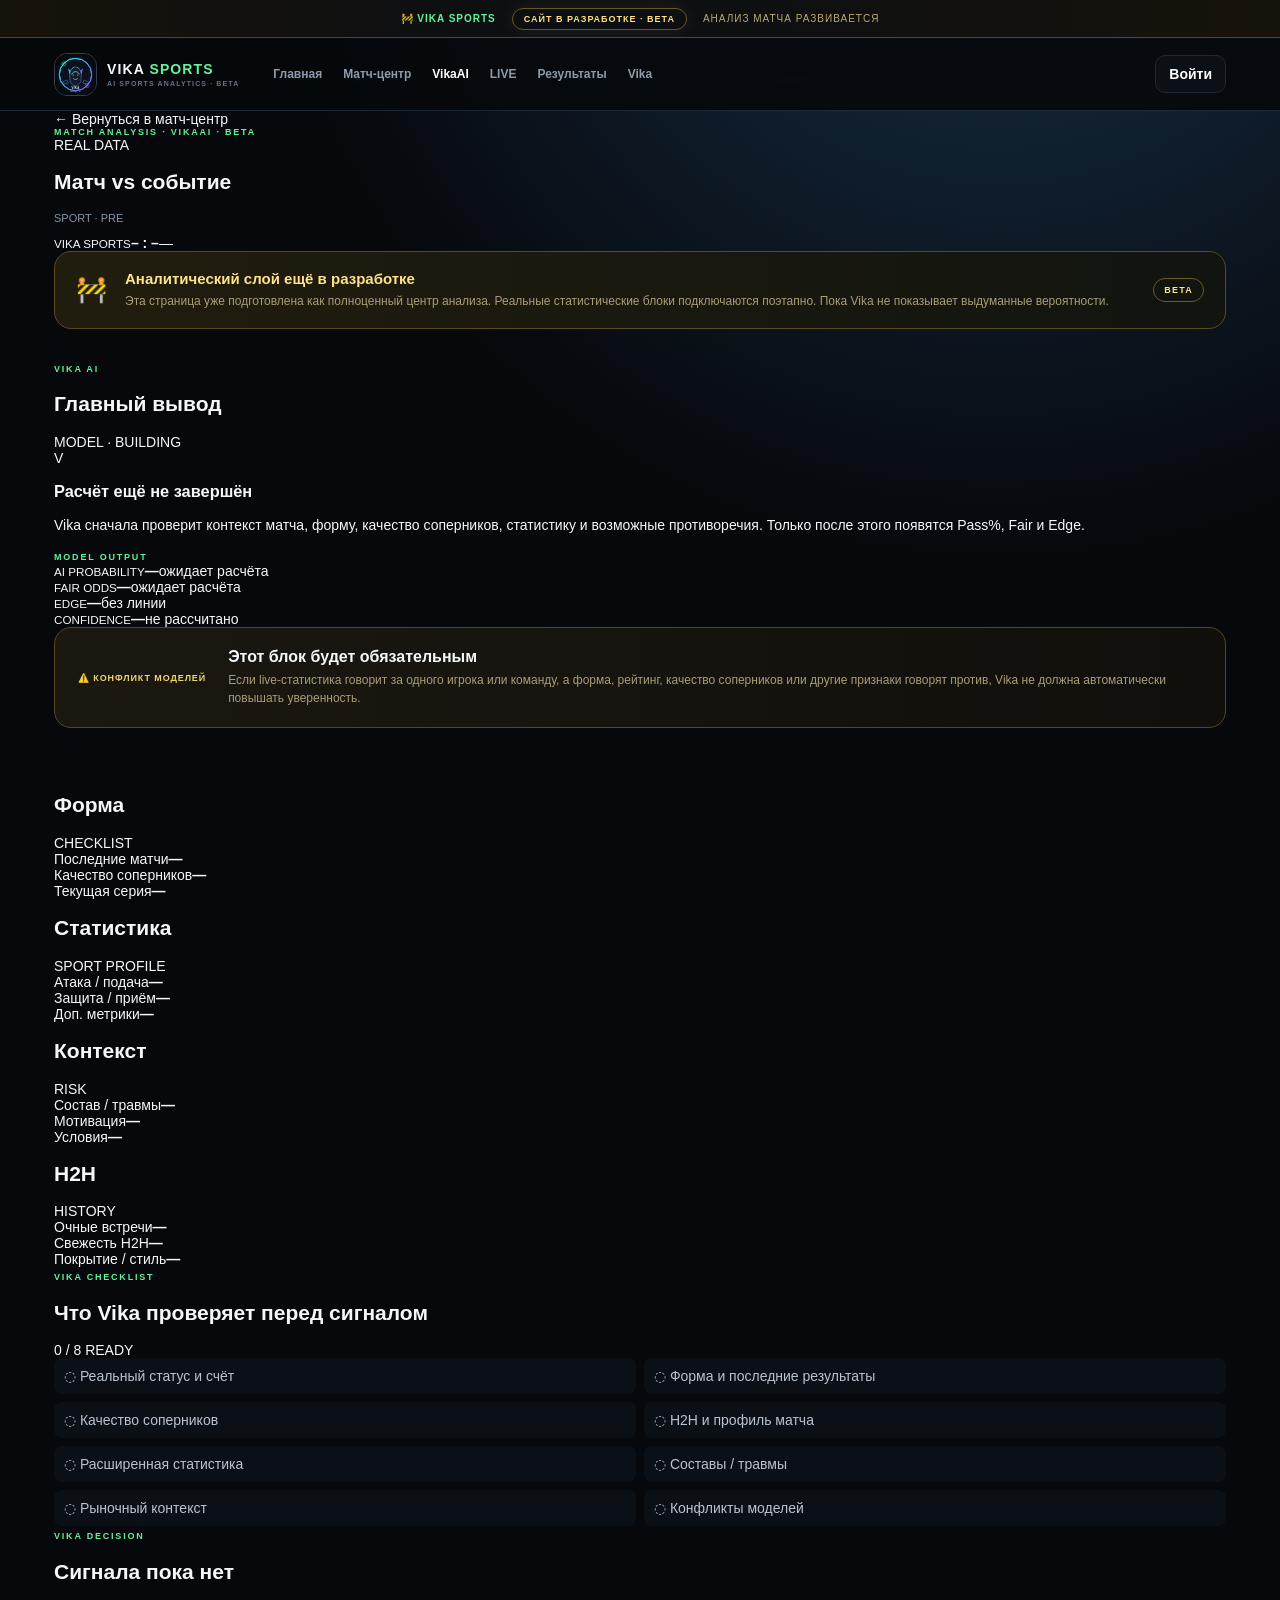
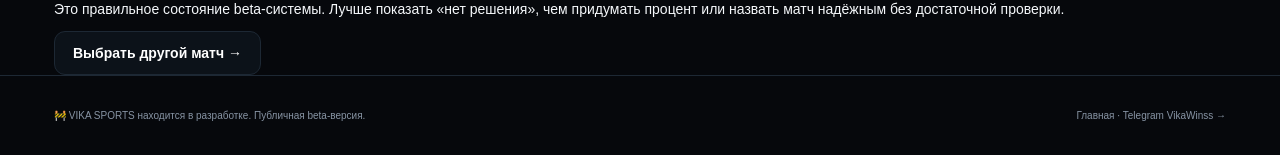
==== match.html @ 426a47df "Add VikaAI match detail page" ====
<!doctype html>
<html lang="ru">
<head>
<meta charset="utf-8"><meta name="viewport" content="width=device-width,initial-scale=1">
<meta name="theme-color" content="#07090d"><meta name="description" content="VIKA SPORTS, страница анализа матча, beta.">
<link rel="icon" href="assets/vika-icon.svg"><link rel="stylesheet" href="styles.css">
<title>Анализ матча · VIKA SPORTS</title>
</head>
<body>
<div class="devbar"><span>🚧 VIKA SPORTS</span><b>САЙТ В РАЗРАБОТКЕ · BETA</b><span>Анализ матча развивается</span></div>
<header><div class="wrap nav">
<a class="brand" href="index.html"><img src="assets/vika-icon.svg" alt="VIKA SPORTS"><span>VIKA <b>SPORTS</b><small>AI SPORTS ANALYTICS · BETA</small></span></a>
<nav><a href="index.html">Главная</a><a href="matches.html">Матч-центр</a><a class="active" href="vika-ai.html">VikaAI</a><a href="live.html">LIVE</a><a href="results.html">Результаты</a><a href="vika.html">Vika</a></nav>
<div class="nav-actions"><a class="loginbtn" href="index.html">Войти</a></div>
</div></header>
<main class="wrap match-page">
<section class="match-hero">
<div><a class="backlink" href="matches.html">← Вернуться в матч-центр</a><div class="eyebrow">MATCH ANALYSIS · VIKAAI · BETA</div><div id="matchStatus" class="match-status">REAL DATA</div><h1 id="matchTitle">Загрузка матча...</h1><p id="matchMeta" class="muted">Получаем данные события</p></div>
<div class="match-score-card"><small id="matchLeague">VIKA SPORTS</small><strong id="matchScore">– : –</strong><span id="matchTime">—</span></div>
</section>
<section class="beta-notice"><div class="beta-icon">🚧</div><div><strong>Аналитический слой ещё в разработке</strong><p>Эта страница уже подготовлена как полноценный центр анализа. Реальные статистические блоки подключаются поэтапно. Пока Vika не показывает выдуманные вероятности.</p></div><span>BETA</span></section>
<section class="analysis-top">
<div class="ai-main card-panel"><div class="panel-head"><div><span class="eyebrow">VIKA AI</span><h2>Главный вывод</h2></div><span class="model-state">MODEL · BUILDING</span></div><div class="ai-placeholder"><div class="ai-orb">V</div><div><h3>Расчёт ещё не завершён</h3><p>Vika сначала проверит контекст матча, форму, качество соперников, статистику и возможные противоречия. Только после этого появятся Pass%, Fair и Edge.</p></div></div></div>
<div class="metrics-card card-panel"><span class="eyebrow">MODEL OUTPUT</span><div class="metric"><small>AI PROBABILITY</small><b>—</b><span>ожидает расчёта</span></div><div class="metric"><small>FAIR ODDS</small><b>—</b><span>ожидает расчёта</span></div><div class="metric"><small>EDGE</small><b>—</b><span>без линии</span></div><div class="metric"><small>CONFIDENCE</small><b>—</b><span>не рассчитано</span></div></div>
</section>
<section class="conflict match-conflict"><div class="conflict-badge">⚠️ КОНФЛИКТ МОДЕЛЕЙ</div><div><h3>Этот блок будет обязательным</h3><p>Если live-статистика говорит за одного игрока или команду, а форма, рейтинг, качество соперников или другие признаки говорят против, Vika не должна автоматически повышать уверенность.</p></div></section>
<section class="data-grid">
<article class="card-panel"><div class="panel-head"><h2>Форма</h2><span>CHECKLIST</span></div><div class="data-row"><span>Последние матчи</span><b>—</b></div><div class="data-row"><span>Качество соперников</span><b>—</b></div><div class="data-row"><span>Текущая серия</span><b>—</b></div></article>
<article class="card-panel"><div class="panel-head"><h2>Статистика</h2><span>SPORT PROFILE</span></div><div class="data-row"><span>Атака / подача</span><b>—</b></div><div class="data-row"><span>Защита / приём</span><b>—</b></div><div class="data-row"><span>Доп. метрики</span><b>—</b></div></article>
<article class="card-panel"><div class="panel-head"><h2>Контекст</h2><span>RISK</span></div><div class="data-row"><span>Состав / травмы</span><b>—</b></div><div class="data-row"><span>Мотивация</span><b>—</b></div><div class="data-row"><span>Условия</span><b>—</b></div></article>
<article class="card-panel"><div class="panel-head"><h2>H2H</h2><span>HISTORY</span></div><div class="data-row"><span>Очные встречи</span><b>—</b></div><div class="data-row"><span>Свежесть H2H</span><b>—</b></div><div class="data-row"><span>Покрытие / стиль</span><b>—</b></div></article>
</section>
<section class="checklist-panel card-panel"><div class="panel-head"><div><span class="eyebrow">VIKA CHECKLIST</span><h2>Что Vika проверяет перед сигналом</h2></div><span>0 / 8 READY</span></div><div class="checkgrid big-check"><span>◌ Реальный статус и счёт</span><span>◌ Форма и последние результаты</span><span>◌ Качество соперников</span><span>◌ H2H и профиль матча</span><span>◌ Расширенная статистика</span><span>◌ Составы / травмы</span><span>◌ Рыночный контекст</span><span>◌ Конфликты моделей</span></div></section>
<section class="final-box"><span class="eyebrow">VIKA DECISION</span><h2>Сигнала пока нет</h2><p>Это правильное состояние beta-системы. Лучше показать «нет решения», чем придумать процент или назвать матч надёжным без достаточной проверки.</p><a class="ghost" href="matches.html">Выбрать другой матч →</a></section>
</main>
<footer><div class="wrap"><p>🚧 VIKA SPORTS находится в разработке. Публичная beta-версия.</p><p><a href="index.html">Главная</a> · <a href="https://t.me/VikaWinss" target="_blank" rel="noopener">Telegram VikaWinss →</a></p></div></footer>
<script>
const params=new URLSearchParams(location.search);
const decode=v=>{try{return decodeURIComponent(v||'')}catch{return v||''}};
const home=decode(params.get('home'))||'Матч'; const away=decode(params.get('away'))||'событие';
document.getElementById('matchTitle').textContent=home+' vs '+away;
document.getElementById('matchScore').textContent=(decode(params.get('score'))||'– : –');
document.getElementById('matchTime').textContent=decode(params.get('time'))||'—';
document.getElementById('matchLeague').textContent=decode(params.get('league'))||'VIKA SPORTS';
document.getElementById('matchMeta').textContent=(decode(params.get('sport'))||'SPORT').toUpperCase()+' · '+(decode(params.get('status'))||'PRE').toUpperCase();
document.getElementById('matchStatus').textContent=(decode(params.get('status'))||'REAL DATA').toUpperCase();
</script>
</body></html>
---- styles.css ----
:root{--bg:#06080c;--panel:#0b1017;--panel2:#0f1721;--line:#1d2834;--text:#f5f8fb;--muted:#8794a4;--green:#63f29a;--cyan:#54d9ff;--violet:#9c7cff;--yellow:#ffd166;--red:#ff6b7a}*{box-sizing:border-box}html{scroll-behavior:smooth}body{margin:0;background:radial-gradient(circle at 78% -10%,#183249 0,#06080c 34%),#06080c;color:var(--text);font:14px Inter,Arial,sans-serif;overflow-x:hidden}body:before{content:"";position:fixed;inset:0;pointer-events:none;opacity:.16;background-image:linear-gradient(rgba(255,255,255,.025) 1px,transparent 1px),linear-gradient(90deg,rgba(255,255,255,.025) 1px,transparent 1px);background-size:44px 44px}a{text-decoration:none;color:inherit}button,input{font:inherit}.wrap{max-width:1220px;margin:auto;padding:0 24px}.devbar{min-height:38px;background:linear-gradient(90deg,#17130a,#0b0e13 45%,#17130a);border-bottom:1px solid #55481d;color:#b9aa73;display:flex;align-items:center;justify-content:center;gap:16px;padding:7px 14px;font-size:10px;letter-spacing:.1em;text-transform:uppercase;text-align:center}.devbar span:first-child{color:var(--green);font-weight:900}.devbar b{color:#ffe17a;border:1px solid #66591f;border-radius:999px;padding:5px 11px;font-size:9px;box-shadow:0 0 18px #ffd16618}header{position:sticky;top:0;z-index:10;background:rgba(6,8,12,.88);backdrop-filter:blur(20px);border-bottom:1px solid var(--line)}.nav{height:72px;display:flex;align-items:center;gap:34px}.brand{display:flex;align-items:center;gap:10px;font-weight:900;letter-spacing:.08em;min-width:max-content}.brand img{width:43px;height:43px;border-radius:13px;object-fit:cover;border:1px solid #31404e}.brand b{color:var(--green)}.brand small{display:block;color:#657383;font-size:7px;letter-spacing:.16em;margin-top:3px}nav{display:flex;gap:21px;flex:1}nav a{color:#8e9baa;font-size:12px;font-weight:700}nav a.active,nav a:hover{color:#fff}.nav-actions{display:flex;gap:8px}.iconbtn,.loginbtn,.tools button{background:var(--panel);border:1px solid var(--line);color:#fff;border-radius:10px;padding:10px 13px;cursor:pointer}.loginbtn{font-weight:800}.hero{display:grid;grid-template-columns:1.45fr .75fr;gap:70px;padding:82px 0 58px;min-height:560px;align-items:center}.eyebrow{font-size:9px;letter-spacing:.2em;color:var(--green);font-weight:900}.hero h1{font-size:64px;line-height:.96;margin:17px 0 20px;letter-spacing:-.055em}.hero h1 em{font-style:normal;background:linear-gradient(90deg,var(--green),var(--cyan),var(--violet));-webkit-background-clip:text;color:transparent}.hero p{max-width:720px;color:var(--muted);font-size:17px;line-height:1.7;margin:0}.hero-actions{display:flex;gap:10px;margin:28px 0}.primary,.ghost{display:inline-flex;justify-content:center;align-items:center;padding:13px 18px;border-radius:11px;font-weight:900;border:1px solid var(--line);cursor:pointer}.primary{background:linear-gradient(135deg,var(--green),#35ddb0);color:#06100a}.ghost{background:#0c1219;color:#fff}.live-status{display:flex;gap:11px;align-items:center}.live-status i,.engine-pill i{width:8px;height:8px;border-radius:50%;background:var(--green);box-shadow:0 0 16px var(--green);display:inline-block}.live-status b,.live-status small{display:block}.live-status small{color:var(--muted);margin-top:4px;font-size:11px}.hero-card{position:relative;overflow:hidden;background:linear-gradient(145deg,#111c28,#090e14);border:1px solid #2a3949;border-radius:25px;padding:25px;box-shadow:0 30px 100px #0008}.hero-card:after{content:"";position:absolute;width:190px;height:190px;right:-90px;top:-100px;background:var(--cyan);filter:blur(80px);opacity:.15}.card-top{display:flex;justify-content:space-between;color:var(--muted);font-size:9px;letter-spacing:.14em}.card-top b{color:var(--yellow)}.hero-score{padding:45px 0 28px;border-bottom:1px solid var(--line)}.hero-score strong{font-size:45px;display:block;letter-spacing:-.04em}.hero-score strong span{color:var(--green)}.hero-score small{color:var(--muted)}.engine-list>div{display:flex;justify-content:space-between;padding:16px 0;border-bottom:1px solid var(--line)}.engine-list span{color:var(--muted)}.engine-list b{color:#fff}.engine-list>div:nth-child(3) b{color:var(--green)}.engine-pill{font-size:9px;letter-spacing:.15em;color:var(--green);margin-top:18px}.beta-notice{display:flex;align-items:center;gap:18px;background:linear-gradient(90deg,#211d0e,#11140f);border:1px solid #5a4b1c;border-radius:17px;padding:18px 21px;margin:0 0 30px}.beta-icon{font-size:25px}.beta-notice strong{font-size:15px;color:#ffe28a}.beta-notice p{margin:5px 0 0;color:#a99d76;line-height:1.5;font-size:12px}.beta-notice>span{margin-left:auto;color:#ffe28a;border:1px solid #6a5a21;border-radius:999px;padding:6px 10px;font-size:9px;font-weight:900;letter-spacing:.14em}.section-head,.signal-strip,.toolbar{display:flex;justify-content:space-between;align-items:end;gap:20px}.section-head h2,.signal-strip h2,.toolbar h2{font-size:30px;margin:7px 0 0;letter-spacing:-.03em}.muted{color:var(--muted);font-size:11px}.day-match{padding:30px 0 48px}.day-grid{display:grid;grid-template-columns:1.25fr .75fr;gap:14px;margin-top:18px}.day-empty{min-height:245px;border:1px solid #293847;border-radius:20px;background:radial-gradient(circle at 80% 10%,#173143,#0b1017 48%);padding:30px;display:flex;flex-direction:column;justify-content:center}.day-icon{width:48px;height:48px;border-radius:15px;display:grid;place-items:center;background:#12242c;border:1px solid #29404b;color:var(--cyan);font-size:24px}.day-empty h3{font-size:25px;margin:17px 0 7px}.day-empty p{max-width:620px;color:var(--muted);line-height:1.6;margin:0 0 18px}.day-empty>span{font-size:9px;letter-spacing:.16em;color:var(--green);font-weight:900}.metrics-placeholder{display:grid;grid-template-columns:1fr 1fr;gap:10px}.metrics-placeholder div{background:var(--panel);border:1px solid var(--line);border-radius:16px;padding:22px}.metrics-placeholder small{display:block;color:var(--muted);font-size:8px;letter-spacing:.13em}.metrics-placeholder b{display:block;font-size:32px;margin:12px 0 4px;color:#697787}.metrics-placeholder span{font-size:10px;color:var(--muted)}.signal-strip{padding:24px 0 17px;border-top:1px solid var(--line)}.signal-note{color:#647180;font-size:10px;letter-spacing:.12em}.signal-grid{display:grid;grid-template-columns:repeat(3,1fr);gap:14px}.signal-card{background:linear-gradient(145deg,#0d141c,#090e14);border:1px solid var(--line);border-radius:17px;padding:22px}.sport-label{font-size:9px;color:var(--muted);letter-spacing:.13em}.signal-card h3{font-size:19px;line-height:1.2;margin:16px 0 9px}.signal-card p{color:var(--muted);line-height:1.55;min-height:65px}.signal-values{display:grid;grid-template-columns:repeat(3,1fr);gap:6px;margin:19px 0 8px}.signal-values b{background:#111923;border-radius:9px;padding:12px;text-align:center;color:#697787;font-size:19px}.signal-card>small{font-size:8px;color:#647180;letter-spacing:.14em}.matches-section{padding:60px 0}.toolbar{margin-bottom:18px}.toolbar h2 small{font-size:11px;color:var(--muted);background:var(--panel);padding:4px 7px;border-radius:7px}.tools{display:flex;gap:8px;align-items:center}.tools input,.fullinput{background:var(--panel);border:1px solid var(--line);border-radius:10px;color:#fff;padding:11px 13px;outline:none}.tools input{width:250px}.tools-link{background:var(--panel);border:1px solid var(--line);border-radius:10px;padding:11px 13px;font-weight:800}.events>div{display:grid;grid-template-columns:repeat(2,1fr);gap:14px}.event{background:linear-gradient(150deg,#0e141c,#090e14);border:1px solid var(--line);border-radius:16px;padding:17px;transition:.2s}.event:hover{transform:translateY(-2px);border-color:#344657}.event.is-live{border-color:#28563c;box-shadow:0 0 0 1px #63f29a10}.event-head{display:flex;justify-content:space-between;color:var(--green);font-size:11px;margin-bottom:20px}.event-head small{color:var(--muted)}.teams{display:grid;grid-template-columns:1fr 75px 1fr;align-items:center;gap:10px}.teams b{font-size:15px}.teams small{display:block;color:var(--muted);margin-top:5px}.teams .away{text-align:right}.score{text-align:center;font-size:22px;font-weight:900}.chips{display:flex;gap:7px;margin:18px 0;flex-wrap:wrap}.chips span{font-size:10px;background:#141c26;color:#aeb8c5;border-radius:7px;padding:7px 9px}.chips .value{color:var(--green)}.event-foot{display:flex;justify-content:space-between;align-items:center;color:var(--muted);font-size:11px;border-top:1px solid var(--line);padding-top:13px}.event-foot button{background:none;border:0;color:#fff;font-weight:800;cursor:pointer}.why-vika{display:grid;grid-template-columns:.85fr 1.15fr;gap:70px;padding:72px 0;border-top:1px solid var(--line)}.why-vika h2,.results h2{font-size:35px;line-height:1.05;letter-spacing:-.04em;margin:10px 0 15px}.why-vika p,.results p{color:var(--muted);line-height:1.7;max-width:590px}.why-grid{display:grid;grid-template-columns:1fr 1fr;gap:10px}.why-grid div{background:var(--panel);border:1px solid var(--line);border-radius:15px;padding:19px}.why-grid b{display:block;color:#52606f;font-size:10px}.why-grid strong{display:block;font-size:18px;margin:14px 0 5px}.why-grid span{color:var(--muted);font-size:11px}.conflict{display:flex;gap:22px;align-items:center;border:1px solid #55481d;background:linear-gradient(90deg,#1a1810,#100f0b);border-radius:17px;padding:20px 23px;margin-bottom:65px}.conflict-badge{white-space:nowrap;color:#f1d56d;font-size:9px;font-weight:900;letter-spacing:.1em}.conflict h3{margin:0 0 5px;font-size:16px}.conflict p{margin:0;color:#a99d76;font-size:12px;line-height:1.5}.results{display:grid;grid-template-columns:1fr 1fr;gap:60px;padding:65px 0 85px;border-top:1px solid var(--line)}.number-grid{display:grid;grid-template-columns:1fr 1fr;gap:10px}.number-grid div{background:var(--panel);border:1px solid var(--line);border-radius:14px;padding:20px}.number-grid b{display:block;font-size:31px;color:var(--green);margin-bottom:5px}.number-grid span{color:var(--muted);font-size:11px}footer{border-top:1px solid var(--line);padding:30px 0;color:var(--muted)}footer .wrap{display:flex;justify-content:space-between;align-items:center;gap:30px}footer p{font-size:10px;margin:4px 0}footer .brand{color:#fff}.modal{position:fixed;inset:0;background:#000c;backdrop-filter:blur(8px);display:none;place-items:center;z-index:20;padding:20px}.modal.open{display:grid}.modal-box{position:relative;max-width:680px;width:100%;max-height:90vh;overflow:auto;background:#0b1118;border:1px solid #2a3848;border-radius:20px;padding:28px;box-shadow:0 30px 100px #000}.close{position:absolute;right:18px;top:14px;background:none;border:0;color:#fff;font-size:28px;cursor:pointer}.modal-box h2{font-size:30px}.big-metrics{display:grid;grid-template-columns:repeat(3,1fr);gap:10px;margin:22px 0}.big-metrics div{background:var(--panel);padding:18px;border-radius:12px}.big-metrics b{font-size:25px;color:var(--green);display:block}.big-metrics small{color:var(--muted)}.checkgrid{display:grid;grid-template-columns:1fr 1fr;gap:8px}.checkgrid span{background:var(--panel);padding:10px;border-radius:8px;color:#b9c3ce}.notice{margin-top:16px;padding:12px;background:#201e14;border:1px solid #5b4c1c;border-radius:10px;color:#f0d77b}.fullinput{width:100%;margin:9px 0}.wide{width:100%}.authbox{max-width:440px}.auth-logo{width:48px;height:48px;border-radius:14px;display:grid;place-items:center;background:linear-gradient(135deg,var(--green),var(--cyan));color:#06100a;font-size:26px;font-weight:900;margin-bottom:18px}.linkbtn{display:block;margin:14px auto 0;background:none;border:0;color:var(--cyan);cursor:pointer}@media(max-width:900px){.devbar{gap:8px;font-size:7px}.devbar span:last-child{display:none}nav{display:none}.hero{grid-template-columns:1fr;padding-top:55px}.hero h1{font-size:45px}.day-grid,.signal-grid,.events>div,.why-vika,.results{grid-template-columns:1fr}.toolbar{align-items:start;flex-direction:column}.tools{width:100%}.tools input{flex:1;width:auto}.why-vika{gap:30px}.conflict{align-items:flex-start;flex-direction:column;gap:10px}.beta-notice{align-items:flex-start}.beta-notice>span{margin-left:auto}}@media(max-width:560px){.wrap{padding:0 16px}.devbar{justify-content:flex-start;text-align:left}.devbar b{font-size:8px}.hero{gap:30px}.hero h1{font-size:39px}.metrics-placeholder{grid-template-columns:1fr 1fr}.section-head,.signal-strip{align-items:flex-start;flex-direction:column;gap:5px}.number-grid{grid-template-columns:1fr 1fr}.teams{grid-template-columns:1fr 58px 1fr}.nav{height:64px}.brand img{width:38px;height:38px}.brand small{display:none}.beta-notice{flex-wrap:wrap}.beta-notice>span{margin-left:0}}
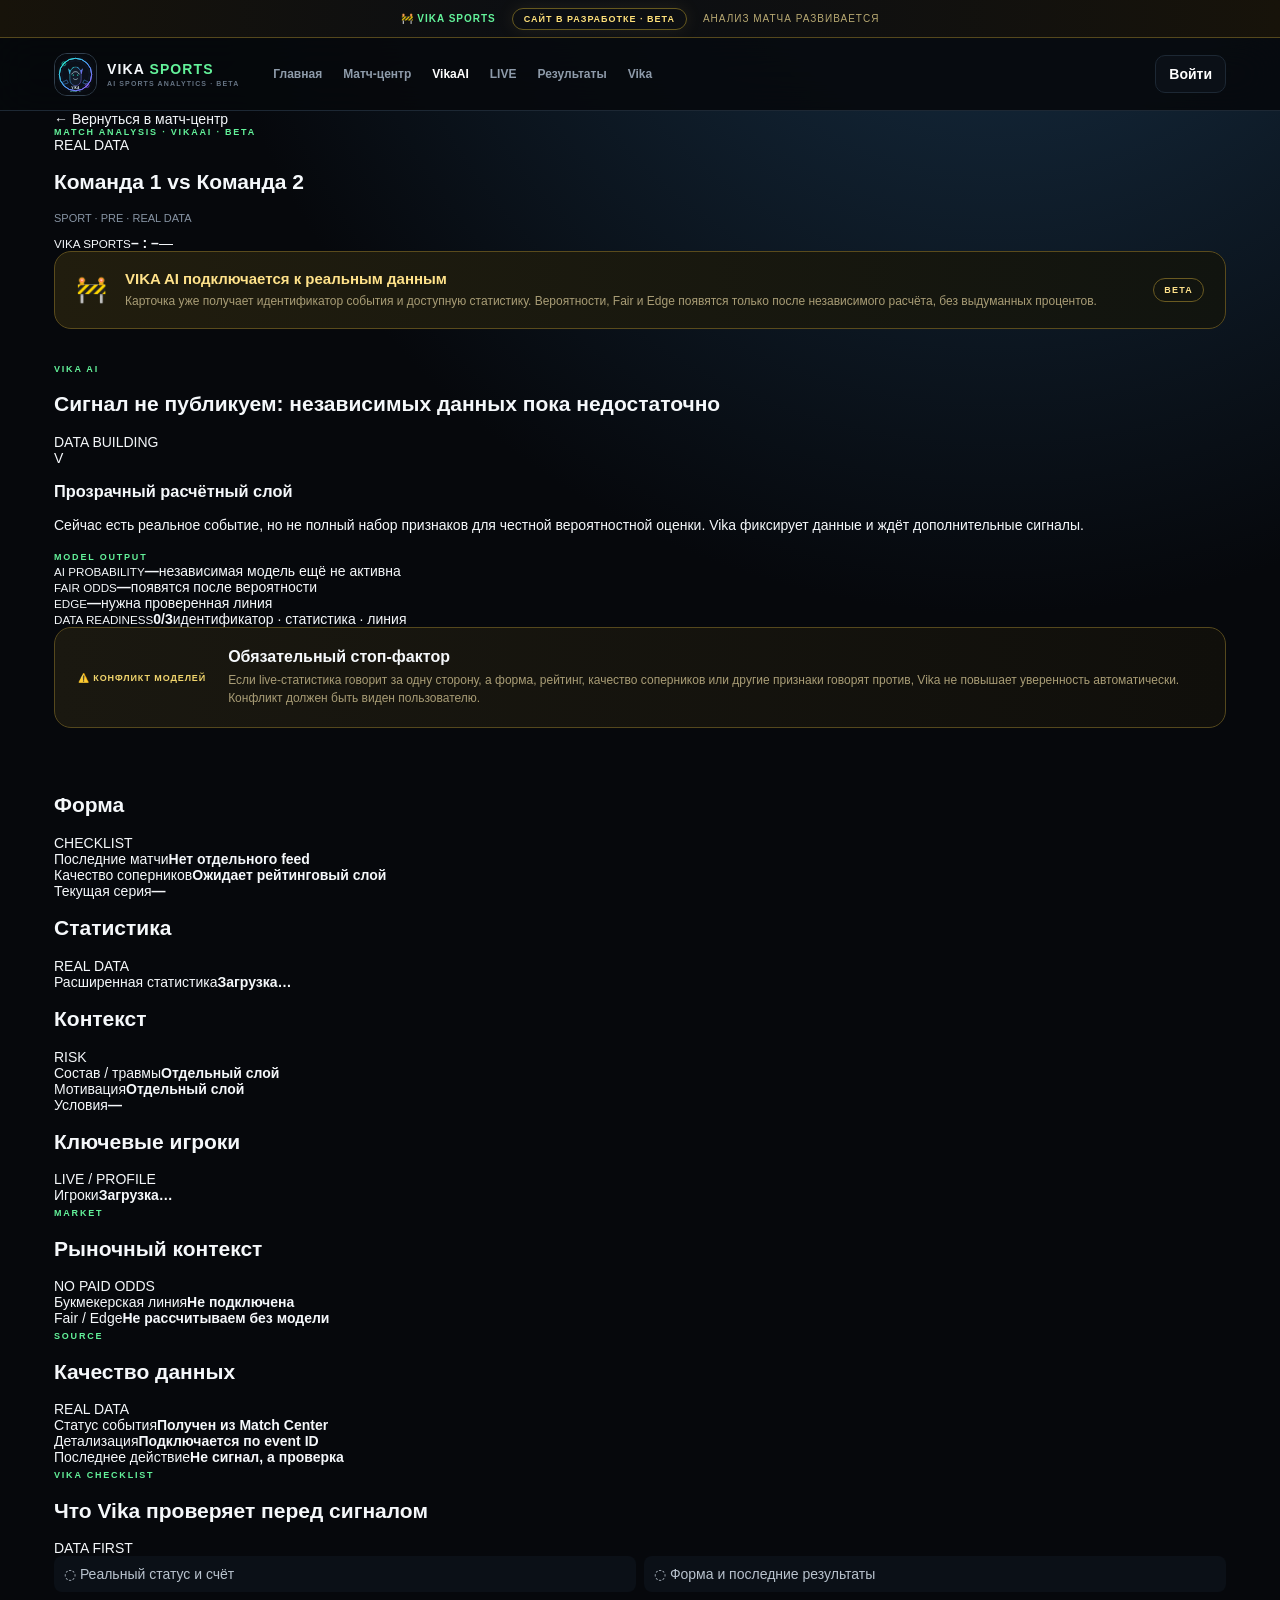
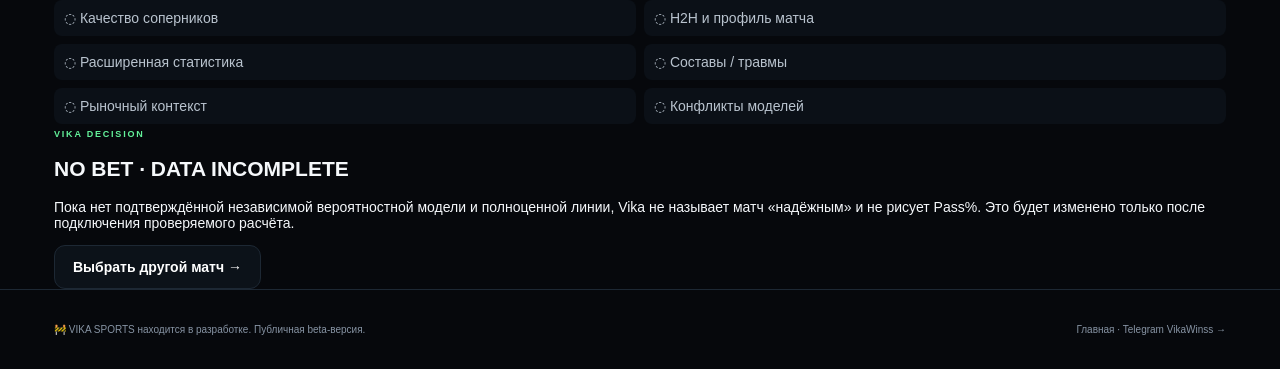
==== commit 0ae2b423: "Connect match page to real event detail layer" ====
--- a/match.html
+++ b/match.html
@@ -18,31 +18,25 @@
 <div><a class="backlink" href="matches.html">← Вернуться в матч-центр</a><div class="eyebrow">MATCH ANALYSIS · VIKAAI · BETA</div><div id="matchStatus" class="match-status">REAL DATA</div><h1 id="matchTitle">Загрузка матча...</h1><p id="matchMeta" class="muted">Получаем данные события</p></div>
 <div class="match-score-card"><small id="matchLeague">VIKA SPORTS</small><strong id="matchScore">– : –</strong><span id="matchTime">—</span></div>
 </section>
-<section class="beta-notice"><div class="beta-icon">🚧</div><div><strong>Аналитический слой ещё в разработке</strong><p>Эта страница уже подготовлена как полноценный центр анализа. Реальные статистические блоки подключаются поэтапно. Пока Vika не показывает выдуманные вероятности.</p></div><span>BETA</span></section>
+<section class="beta-notice"><div class="beta-icon">🚧</div><div><strong>VIKA AI подключается к реальным данным</strong><p>Карточка уже получает идентификатор события и доступную статистику. Вероятности, Fair и Edge появятся только после независимого расчёта, без выдуманных процентов.</p></div><span>BETA</span></section>
 <section class="analysis-top">
-<div class="ai-main card-panel"><div class="panel-head"><div><span class="eyebrow">VIKA AI</span><h2>Главный вывод</h2></div><span class="model-state">MODEL · BUILDING</span></div><div class="ai-placeholder"><div class="ai-orb">V</div><div><h3>Расчёт ещё не завершён</h3><p>Vika сначала проверит контекст матча, форму, качество соперников, статистику и возможные противоречия. Только после этого появятся Pass%, Fair и Edge.</p></div></div></div>
-<div class="metrics-card card-panel"><span class="eyebrow">MODEL OUTPUT</span><div class="metric"><small>AI PROBABILITY</small><b>—</b><span>ожидает расчёта</span></div><div class="metric"><small>FAIR ODDS</small><b>—</b><span>ожидает расчёта</span></div><div class="metric"><small>EDGE</small><b>—</b><span>без линии</span></div><div class="metric"><small>CONFIDENCE</small><b>—</b><span>не рассчитано</span></div></div>
+<div class="ai-main card-panel"><div class="panel-head"><div><span class="eyebrow">VIKA AI</span><h2 id="aiHeadline">Главный вывод</h2></div><span id="modelState" class="model-state">DATA BUILDING</span></div><div class="ai-placeholder"><div class="ai-orb">V</div><div><h3>Прозрачный расчётный слой</h3><p id="aiText">Vika проверяет реальное событие, статистику и контекст. Если данных недостаточно, система не превращает их в красивую, но выдуманную вероятность.</p></div></div></div>
+<div class="metrics-card card-panel"><span class="eyebrow">MODEL OUTPUT</span><div class="metric"><small>AI PROBABILITY</small><b>—</b><span>независимая модель ещё не активна</span></div><div class="metric"><small>FAIR ODDS</small><b>—</b><span>появятся после вероятности</span></div><div class="metric"><small>EDGE</small><b>—</b><span>нужна проверенная линия</span></div><div class="metric"><small>DATA READINESS</small><b id="dataReadiness">0/3</b><span>идентификатор · статистика · линия</span></div></div>
 </section>
-<section class="conflict match-conflict"><div class="conflict-badge">⚠️ КОНФЛИКТ МОДЕЛЕЙ</div><div><h3>Этот блок будет обязательным</h3><p>Если live-статистика говорит за одного игрока или команду, а форма, рейтинг, качество соперников или другие признаки говорят против, Vika не должна автоматически повышать уверенность.</p></div></section>
+<section class="conflict match-conflict"><div class="conflict-badge">⚠️ КОНФЛИКТ МОДЕЛЕЙ</div><div><h3>Обязательный стоп-фактор</h3><p>Если live-статистика говорит за одну сторону, а форма, рейтинг, качество соперников или другие признаки говорят против, Vika не повышает уверенность автоматически. Конфликт должен быть виден пользователю.</p></div></section>
 <section class="data-grid">
-<article class="card-panel"><div class="panel-head"><h2>Форма</h2><span>CHECKLIST</span></div><div class="data-row"><span>Последние матчи</span><b>—</b></div><div class="data-row"><span>Качество соперников</span><b>—</b></div><div class="data-row"><span>Текущая серия</span><b>—</b></div></article>
-<article class="card-panel"><div class="panel-head"><h2>Статистика</h2><span>SPORT PROFILE</span></div><div class="data-row"><span>Атака / подача</span><b>—</b></div><div class="data-row"><span>Защита / приём</span><b>—</b></div><div class="data-row"><span>Доп. метрики</span><b>—</b></div></article>
-<article class="card-panel"><div class="panel-head"><h2>Контекст</h2><span>RISK</span></div><div class="data-row"><span>Состав / травмы</span><b>—</b></div><div class="data-row"><span>Мотивация</span><b>—</b></div><div class="data-row"><span>Условия</span><b>—</b></div></article>
-<article class="card-panel"><div class="panel-head"><h2>H2H</h2><span>HISTORY</span></div><div class="data-row"><span>Очные встречи</span><b>—</b></div><div class="data-row"><span>Свежесть H2H</span><b>—</b></div><div class="data-row"><span>Покрытие / стиль</span><b>—</b></div></article>
+<article class="card-panel"><div class="panel-head"><h2>Форма</h2><span>CHECKLIST</span></div><div class="data-row"><span>Последние матчи</span><b>Нет отдельного feed</b></div><div class="data-row"><span>Качество соперников</span><b>Ожидает рейтинговый слой</b></div><div class="data-row"><span>Текущая серия</span><b>—</b></div></article>
+<article class="card-panel"><div class="panel-head"><h2>Статистика</h2><span>REAL DATA</span></div><div id="liveStats"><div class="data-row"><span>Расширенная статистика</span><b>Загрузка…</b></div></div></article>
+<article class="card-panel"><div class="panel-head"><h2>Контекст</h2><span>RISK</span></div><div class="data-row"><span>Состав / травмы</span><b>Отдельный слой</b></div><div class="data-row"><span>Мотивация</span><b>Отдельный слой</b></div><div class="data-row"><span>Условия</span><b>—</b></div></article>
+<article class="card-panel"><div class="panel-head"><h2>Ключевые игроки</h2><span>LIVE / PROFILE</span></div><div id="keyPlayers"><div class="data-row"><span>Игроки</span><b>Загрузка…</b></div></div></article>
 </section>
-<section class="checklist-panel card-panel"><div class="panel-head"><div><span class="eyebrow">VIKA CHECKLIST</span><h2>Что Vika проверяет перед сигналом</h2></div><span>0 / 8 READY</span></div><div class="checkgrid big-check"><span>◌ Реальный статус и счёт</span><span>◌ Форма и последние результаты</span><span>◌ Качество соперников</span><span>◌ H2H и профиль матча</span><span>◌ Расширенная статистика</span><span>◌ Составы / травмы</span><span>◌ Рыночный контекст</span><span>◌ Конфликты моделей</span></div></section>
-<section class="final-box"><span class="eyebrow">VIKA DECISION</span><h2>Сигнала пока нет</h2><p>Это правильное состояние beta-системы. Лучше показать «нет решения», чем придумать процент или назвать матч надёжным без достаточной проверки.</p><a class="ghost" href="matches.html">Выбрать другой матч →</a></section>
+<section class="data-grid">
+<article class="card-panel"><div class="panel-head"><div><span class="eyebrow">MARKET</span><h2>Рыночный контекст</h2></div><span>NO PAID ODDS</span></div><div id="marketData"><div class="data-row"><span>Букмекерская линия</span><b>Не подключена</b></div><div class="data-row"><span>Fair / Edge</span><b>Не рассчитываем без модели</b></div></div></article>
+<article class="card-panel"><div class="panel-head"><div><span class="eyebrow">SOURCE</span><h2>Качество данных</h2></div><span id="sourceNote">REAL DATA</span></div><div class="data-row"><span>Статус события</span><b>Получен из Match Center</b></div><div class="data-row"><span>Детализация</span><b>Подключается по event ID</b></div><div class="data-row"><span>Последнее действие</span><b>Не сигнал, а проверка</b></div></article>
+</section>
+<section class="checklist-panel card-panel"><div class="panel-head"><div><span class="eyebrow">VIKA CHECKLIST</span><h2>Что Vika проверяет перед сигналом</h2></div><span>DATA FIRST</span></div><div class="checkgrid big-check"><span>◌ Реальный статус и счёт</span><span>◌ Форма и последние результаты</span><span>◌ Качество соперников</span><span>◌ H2H и профиль матча</span><span>◌ Расширенная статистика</span><span>◌ Составы / травмы</span><span>◌ Рыночный контекст</span><span>◌ Конфликты моделей</span></div></section>
+<section class="final-box"><span class="eyebrow">VIKA DECISION</span><h2 id="aiDecision">NO BET · DATA BUILDING</h2><p>Пока нет подтверждённой независимой вероятностной модели и полноценной линии, Vika не называет матч «надёжным» и не рисует Pass%. Это будет изменено только после подключения проверяемого расчёта.</p><a class="ghost" href="matches.html">Выбрать другой матч →</a></section>
 </main>
 <footer><div class="wrap"><p>🚧 VIKA SPORTS находится в разработке. Публичная beta-версия.</p><p><a href="index.html">Главная</a> · <a href="https://t.me/VikaWinss" target="_blank" rel="noopener">Telegram VikaWinss →</a></p></div></footer>
-<script>
-const params=new URLSearchParams(location.search);
-const decode=v=>{try{return decodeURIComponent(v||'')}catch{return v||''}};
-const home=decode(params.get('home'))||'Матч'; const away=decode(params.get('away'))||'событие';
-document.getElementById('matchTitle').textContent=home+' vs '+away;
-document.getElementById('matchScore').textContent=(decode(params.get('score'))||'– : –');
-document.getElementById('matchTime').textContent=decode(params.get('time'))||'—';
-document.getElementById('matchLeague').textContent=decode(params.get('league'))||'VIKA SPORTS';
-document.getElementById('matchMeta').textContent=(decode(params.get('sport'))||'SPORT').toUpperCase()+' · '+(decode(params.get('status'))||'PRE').toUpperCase();
-document.getElementById('matchStatus').textContent=(decode(params.get('status'))||'REAL DATA').toUpperCase();
-</script>
+<script src="match.js"></script>
 </body></html>
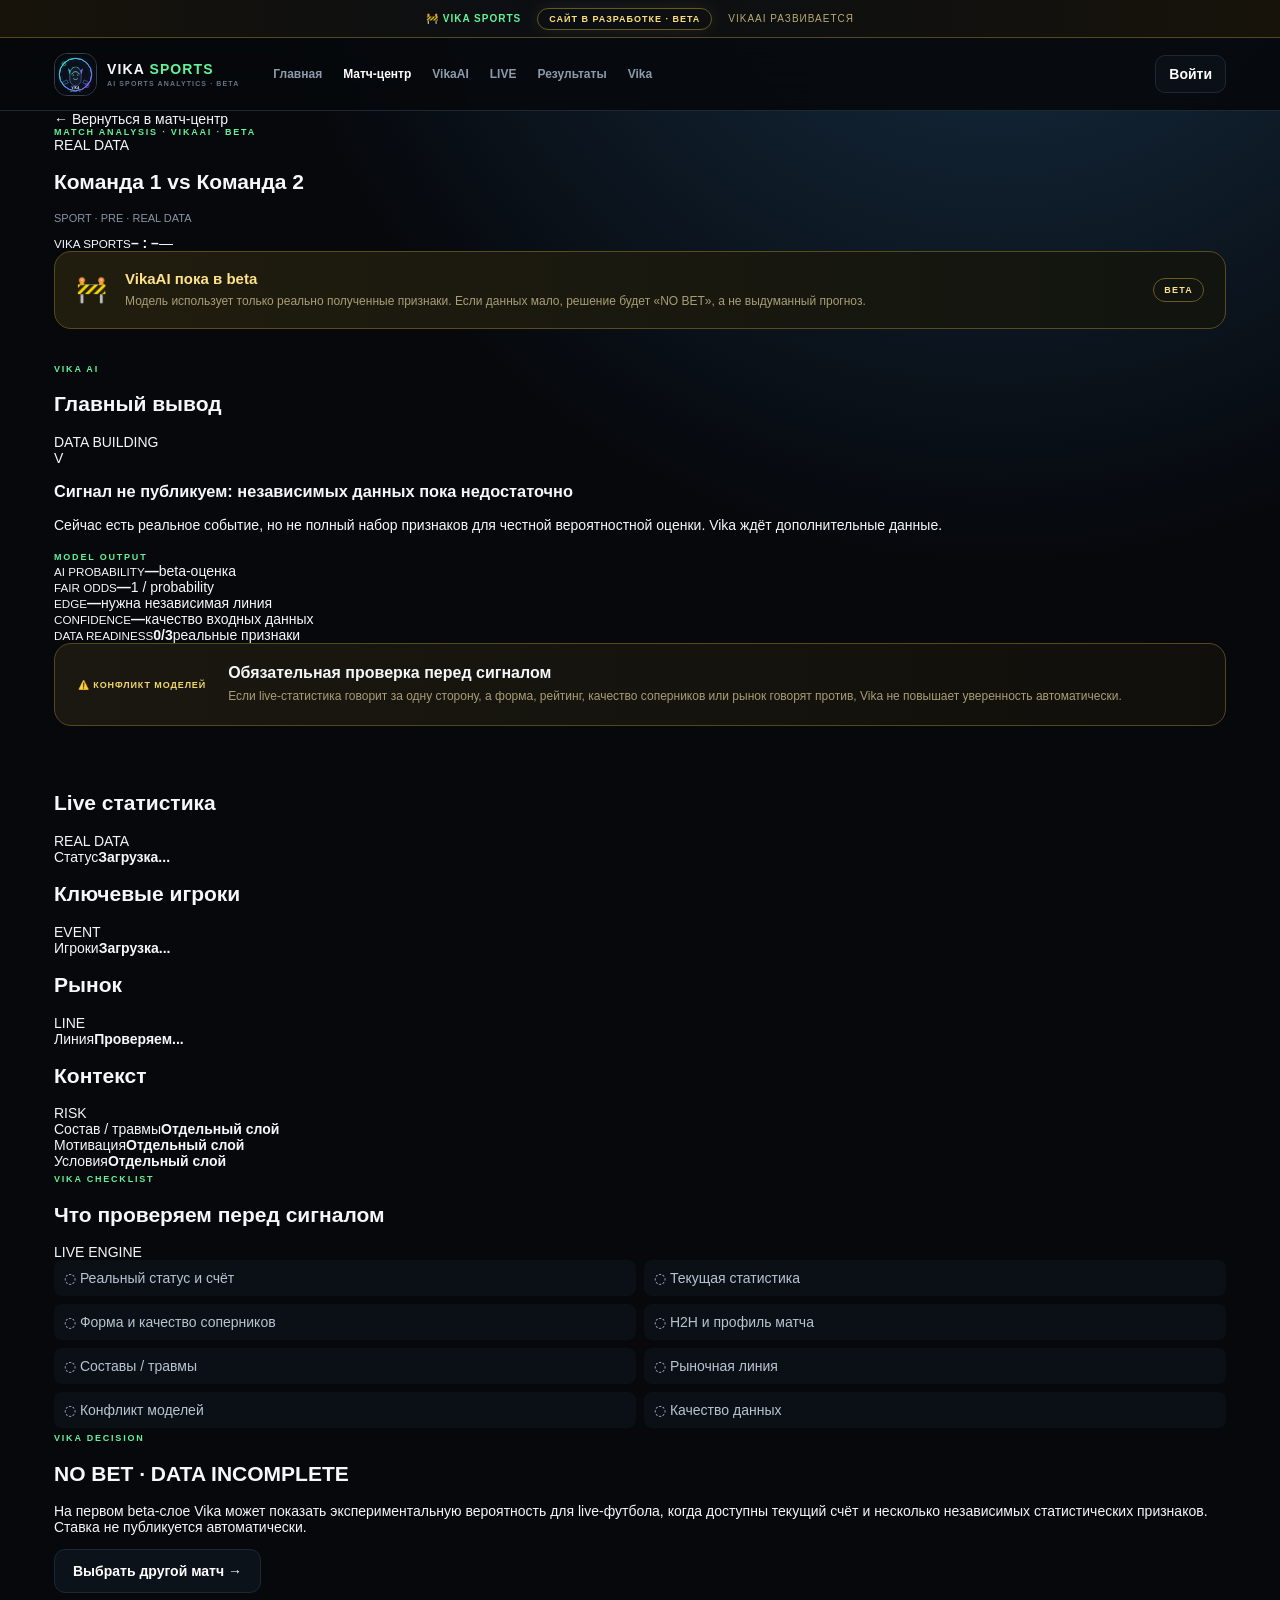
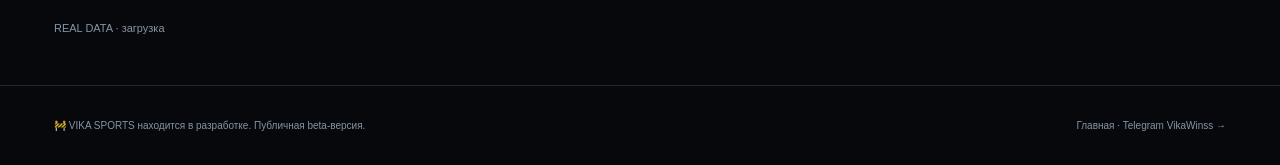
==== commit eadf1ffb: "Connect match page to VikaAI engine" ====
--- a/match.html
+++ b/match.html
@@ -1,42 +1 @@
-<!doctype html>
-<html lang="ru">
-<head>
-<meta charset="utf-8"><meta name="viewport" content="width=device-width,initial-scale=1">
-<meta name="theme-color" content="#07090d"><meta name="description" content="VIKA SPORTS, страница анализа матча, beta.">
-<link rel="icon" href="assets/vika-icon.svg"><link rel="stylesheet" href="styles.css">
-<title>Анализ матча · VIKA SPORTS</title>
-</head>
-<body>
-<div class="devbar"><span>🚧 VIKA SPORTS</span><b>САЙТ В РАЗРАБОТКЕ · BETA</b><span>Анализ матча развивается</span></div>
-<header><div class="wrap nav">
-<a class="brand" href="index.html"><img src="assets/vika-icon.svg" alt="VIKA SPORTS"><span>VIKA <b>SPORTS</b><small>AI SPORTS ANALYTICS · BETA</small></span></a>
-<nav><a href="index.html">Главная</a><a href="matches.html">Матч-центр</a><a class="active" href="vika-ai.html">VikaAI</a><a href="live.html">LIVE</a><a href="results.html">Результаты</a><a href="vika.html">Vika</a></nav>
-<div class="nav-actions"><a class="loginbtn" href="index.html">Войти</a></div>
-</div></header>
-<main class="wrap match-page">
-<section class="match-hero">
-<div><a class="backlink" href="matches.html">← Вернуться в матч-центр</a><div class="eyebrow">MATCH ANALYSIS · VIKAAI · BETA</div><div id="matchStatus" class="match-status">REAL DATA</div><h1 id="matchTitle">Загрузка матча...</h1><p id="matchMeta" class="muted">Получаем данные события</p></div>
-<div class="match-score-card"><small id="matchLeague">VIKA SPORTS</small><strong id="matchScore">– : –</strong><span id="matchTime">—</span></div>
-</section>
-<section class="beta-notice"><div class="beta-icon">🚧</div><div><strong>VIKA AI подключается к реальным данным</strong><p>Карточка уже получает идентификатор события и доступную статистику. Вероятности, Fair и Edge появятся только после независимого расчёта, без выдуманных процентов.</p></div><span>BETA</span></section>
-<section class="analysis-top">
-<div class="ai-main card-panel"><div class="panel-head"><div><span class="eyebrow">VIKA AI</span><h2 id="aiHeadline">Главный вывод</h2></div><span id="modelState" class="model-state">DATA BUILDING</span></div><div class="ai-placeholder"><div class="ai-orb">V</div><div><h3>Прозрачный расчётный слой</h3><p id="aiText">Vika проверяет реальное событие, статистику и контекст. Если данных недостаточно, система не превращает их в красивую, но выдуманную вероятность.</p></div></div></div>
-<div class="metrics-card card-panel"><span class="eyebrow">MODEL OUTPUT</span><div class="metric"><small>AI PROBABILITY</small><b>—</b><span>независимая модель ещё не активна</span></div><div class="metric"><small>FAIR ODDS</small><b>—</b><span>появятся после вероятности</span></div><div class="metric"><small>EDGE</small><b>—</b><span>нужна проверенная линия</span></div><div class="metric"><small>DATA READINESS</small><b id="dataReadiness">0/3</b><span>идентификатор · статистика · линия</span></div></div>
-</section>
-<section class="conflict match-conflict"><div class="conflict-badge">⚠️ КОНФЛИКТ МОДЕЛЕЙ</div><div><h3>Обязательный стоп-фактор</h3><p>Если live-статистика говорит за одну сторону, а форма, рейтинг, качество соперников или другие признаки говорят против, Vika не повышает уверенность автоматически. Конфликт должен быть виден пользователю.</p></div></section>
-<section class="data-grid">
-<article class="card-panel"><div class="panel-head"><h2>Форма</h2><span>CHECKLIST</span></div><div class="data-row"><span>Последние матчи</span><b>Нет отдельного feed</b></div><div class="data-row"><span>Качество соперников</span><b>Ожидает рейтинговый слой</b></div><div class="data-row"><span>Текущая серия</span><b>—</b></div></article>
-<article class="card-panel"><div class="panel-head"><h2>Статистика</h2><span>REAL DATA</span></div><div id="liveStats"><div class="data-row"><span>Расширенная статистика</span><b>Загрузка…</b></div></div></article>
-<article class="card-panel"><div class="panel-head"><h2>Контекст</h2><span>RISK</span></div><div class="data-row"><span>Состав / травмы</span><b>Отдельный слой</b></div><div class="data-row"><span>Мотивация</span><b>Отдельный слой</b></div><div class="data-row"><span>Условия</span><b>—</b></div></article>
-<article class="card-panel"><div class="panel-head"><h2>Ключевые игроки</h2><span>LIVE / PROFILE</span></div><div id="keyPlayers"><div class="data-row"><span>Игроки</span><b>Загрузка…</b></div></div></article>
-</section>
-<section class="data-grid">
-<article class="card-panel"><div class="panel-head"><div><span class="eyebrow">MARKET</span><h2>Рыночный контекст</h2></div><span>NO PAID ODDS</span></div><div id="marketData"><div class="data-row"><span>Букмекерская линия</span><b>Не подключена</b></div><div class="data-row"><span>Fair / Edge</span><b>Не рассчитываем без модели</b></div></div></article>
-<article class="card-panel"><div class="panel-head"><div><span class="eyebrow">SOURCE</span><h2>Качество данных</h2></div><span id="sourceNote">REAL DATA</span></div><div class="data-row"><span>Статус события</span><b>Получен из Match Center</b></div><div class="data-row"><span>Детализация</span><b>Подключается по event ID</b></div><div class="data-row"><span>Последнее действие</span><b>Не сигнал, а проверка</b></div></article>
-</section>
-<section class="checklist-panel card-panel"><div class="panel-head"><div><span class="eyebrow">VIKA CHECKLIST</span><h2>Что Vika проверяет перед сигналом</h2></div><span>DATA FIRST</span></div><div class="checkgrid big-check"><span>◌ Реальный статус и счёт</span><span>◌ Форма и последние результаты</span><span>◌ Качество соперников</span><span>◌ H2H и профиль матча</span><span>◌ Расширенная статистика</span><span>◌ Составы / травмы</span><span>◌ Рыночный контекст</span><span>◌ Конфликты моделей</span></div></section>
-<section class="final-box"><span class="eyebrow">VIKA DECISION</span><h2 id="aiDecision">NO BET · DATA BUILDING</h2><p>Пока нет подтверждённой независимой вероятностной модели и полноценной линии, Vika не называет матч «надёжным» и не рисует Pass%. Это будет изменено только после подключения проверяемого расчёта.</p><a class="ghost" href="matches.html">Выбрать другой матч →</a></section>
-</main>
-<footer><div class="wrap"><p>🚧 VIKA SPORTS находится в разработке. Публичная beta-версия.</p><p><a href="index.html">Главная</a> · <a href="https://t.me/VikaWinss" target="_blank" rel="noopener">Telegram VikaWinss →</a></p></div></footer>
-<script src="match.js"></script>
-</body></html>
+<!doctype html><html lang="ru"><head><meta charset="utf-8"><meta name="viewport" content="width=device-width,initial-scale=1"><meta name="theme-color" content="#07090d"><meta name="description" content="VIKA SPORTS, страница анализа матча, beta."><link rel="icon" href="assets/vika-icon.svg"><link rel="stylesheet" href="styles.css"><title>Анализ матча · VIKA SPORTS</title></head><body><div class="devbar"><span>🚧 VIKA SPORTS</span><b>САЙТ В РАЗРАБОТКЕ · BETA</b><span>VikaAI развивается</span></div><header><div class="wrap nav"><a class="brand" href="index.html"><img src="assets/vika-icon.svg" alt="VIKA SPORTS"><span>VIKA <b>SPORTS</b><small>AI SPORTS ANALYTICS · BETA</small></span></a><nav><a href="index.html">Главная</a><a class="active" href="matches.html">Матч-центр</a><a href="vika-ai.html">VikaAI</a><a href="live.html">LIVE</a><a href="results.html">Результаты</a><a href="vika.html">Vika</a></nav><div class="nav-actions"><a class="loginbtn" href="index.html">Войти</a></div></div></header><main class="wrap match-page"><section class="match-hero"><div><a class="backlink" href="matches.html">← Вернуться в матч-центр</a><div class="eyebrow">MATCH ANALYSIS · VIKAAI · BETA</div><div id="matchStatus" class="match-status">REAL DATA</div><h1 id="matchTitle">Загрузка матча...</h1><p id="matchMeta" class="muted">Получаем данные события</p></div><div class="match-score-card"><small id="matchLeague">VIKA SPORTS</small><strong id="matchScore">– : –</strong><span id="matchTime">—</span></div></section><section class="beta-notice"><div class="beta-icon">🚧</div><div><strong>VikaAI пока в beta</strong><p>Модель использует только реально полученные признаки. Если данных мало, решение будет «NO BET», а не выдуманный прогноз.</p></div><span>BETA</span></section><section class="analysis-top"><div class="ai-main card-panel"><div class="panel-head"><div><span class="eyebrow">VIKA AI</span><h2>Главный вывод</h2></div><span id="modelState" class="model-state">DATA BUILDING</span></div><div class="ai-placeholder"><div class="ai-orb">V</div><div><h3 id="aiHeadline">Проверяем данные...</h3><p id="aiText">Vika собирает контекст события и проверяет, достаточно ли независимых признаков для расчёта.</p><small id="modelReason" class="muted"></small></div></div></div><div class="metrics-card card-panel"><span class="eyebrow">MODEL OUTPUT</span><div class="metric"><small>AI PROBABILITY</small><b id="aiProbability">—</b><span>beta-оценка</span></div><div class="metric"><small>FAIR ODDS</small><b id="fairOdds">—</b><span>1 / probability</span></div><div class="metric"><small>EDGE</small><b id="edge">—</b><span>нужна независимая линия</span></div><div class="metric"><small>CONFIDENCE</small><b id="confidence">—</b><span>качество входных данных</span></div><div class="metric"><small>DATA READINESS</small><b id="dataReadiness">—</b><span>реальные признаки</span></div></div></section><section class="conflict match-conflict"><div class="conflict-badge">⚠️ КОНФЛИКТ МОДЕЛЕЙ</div><div><h3>Обязательная проверка перед сигналом</h3><p>Если live-статистика говорит за одну сторону, а форма, рейтинг, качество соперников или рынок говорят против, Vika не повышает уверенность автоматически.</p></div></section><section class="data-grid"><article class="card-panel"><div class="panel-head"><h2>Live статистика</h2><span>REAL DATA</span></div><div id="liveStats"><div class="data-row"><span>Статус</span><b>Загрузка...</b></div></div></article><article class="card-panel"><div class="panel-head"><h2>Ключевые игроки</h2><span>EVENT</span></div><div id="keyPlayers"><div class="data-row"><span>Игроки</span><b>Загрузка...</b></div></div></article><article class="card-panel"><div class="panel-head"><h2>Рынок</h2><span>LINE</span></div><div id="marketData"><div class="data-row"><span>Линия</span><b>Проверяем...</b></div></div></article><article class="card-panel"><div class="panel-head"><h2>Контекст</h2><span>RISK</span></div><div class="data-row"><span>Состав / травмы</span><b>Отдельный слой</b></div><div class="data-row"><span>Мотивация</span><b>Отдельный слой</b></div><div class="data-row"><span>Условия</span><b>Отдельный слой</b></div></article></section><section class="checklist-panel card-panel"><div class="panel-head"><div><span class="eyebrow">VIKA CHECKLIST</span><h2>Что проверяем перед сигналом</h2></div><span>LIVE ENGINE</span></div><div class="checkgrid big-check"><span>◌ Реальный статус и счёт</span><span>◌ Текущая статистика</span><span>◌ Форма и качество соперников</span><span>◌ H2H и профиль матча</span><span>◌ Составы / травмы</span><span>◌ Рыночная линия</span><span>◌ Конфликт моделей</span><span>◌ Качество данных</span></div></section><section class="final-box"><span class="eyebrow">VIKA DECISION</span><h2 id="aiDecision">Проверяем...</h2><p>На первом beta-слое Vika может показать экспериментальную вероятность для live-футбола, когда доступны текущий счёт и несколько независимых статистических признаков. Ставка не публикуется автоматически.</p><a class="ghost" href="matches.html">Выбрать другой матч →</a></section><p id="sourceNote" class="muted" style="padding:18px 0 40px">REAL DATA · загрузка</p></main><footer><div class="wrap"><p>🚧 VIKA SPORTS находится в разработке. Публичная beta-версия.</p><p><a href="index.html">Главная</a> · <a href="https://t.me/VikaWinss" target="_blank" rel="noopener">Telegram VikaWinss →</a></p></div></footer><script src="match.js"></script></body></html>
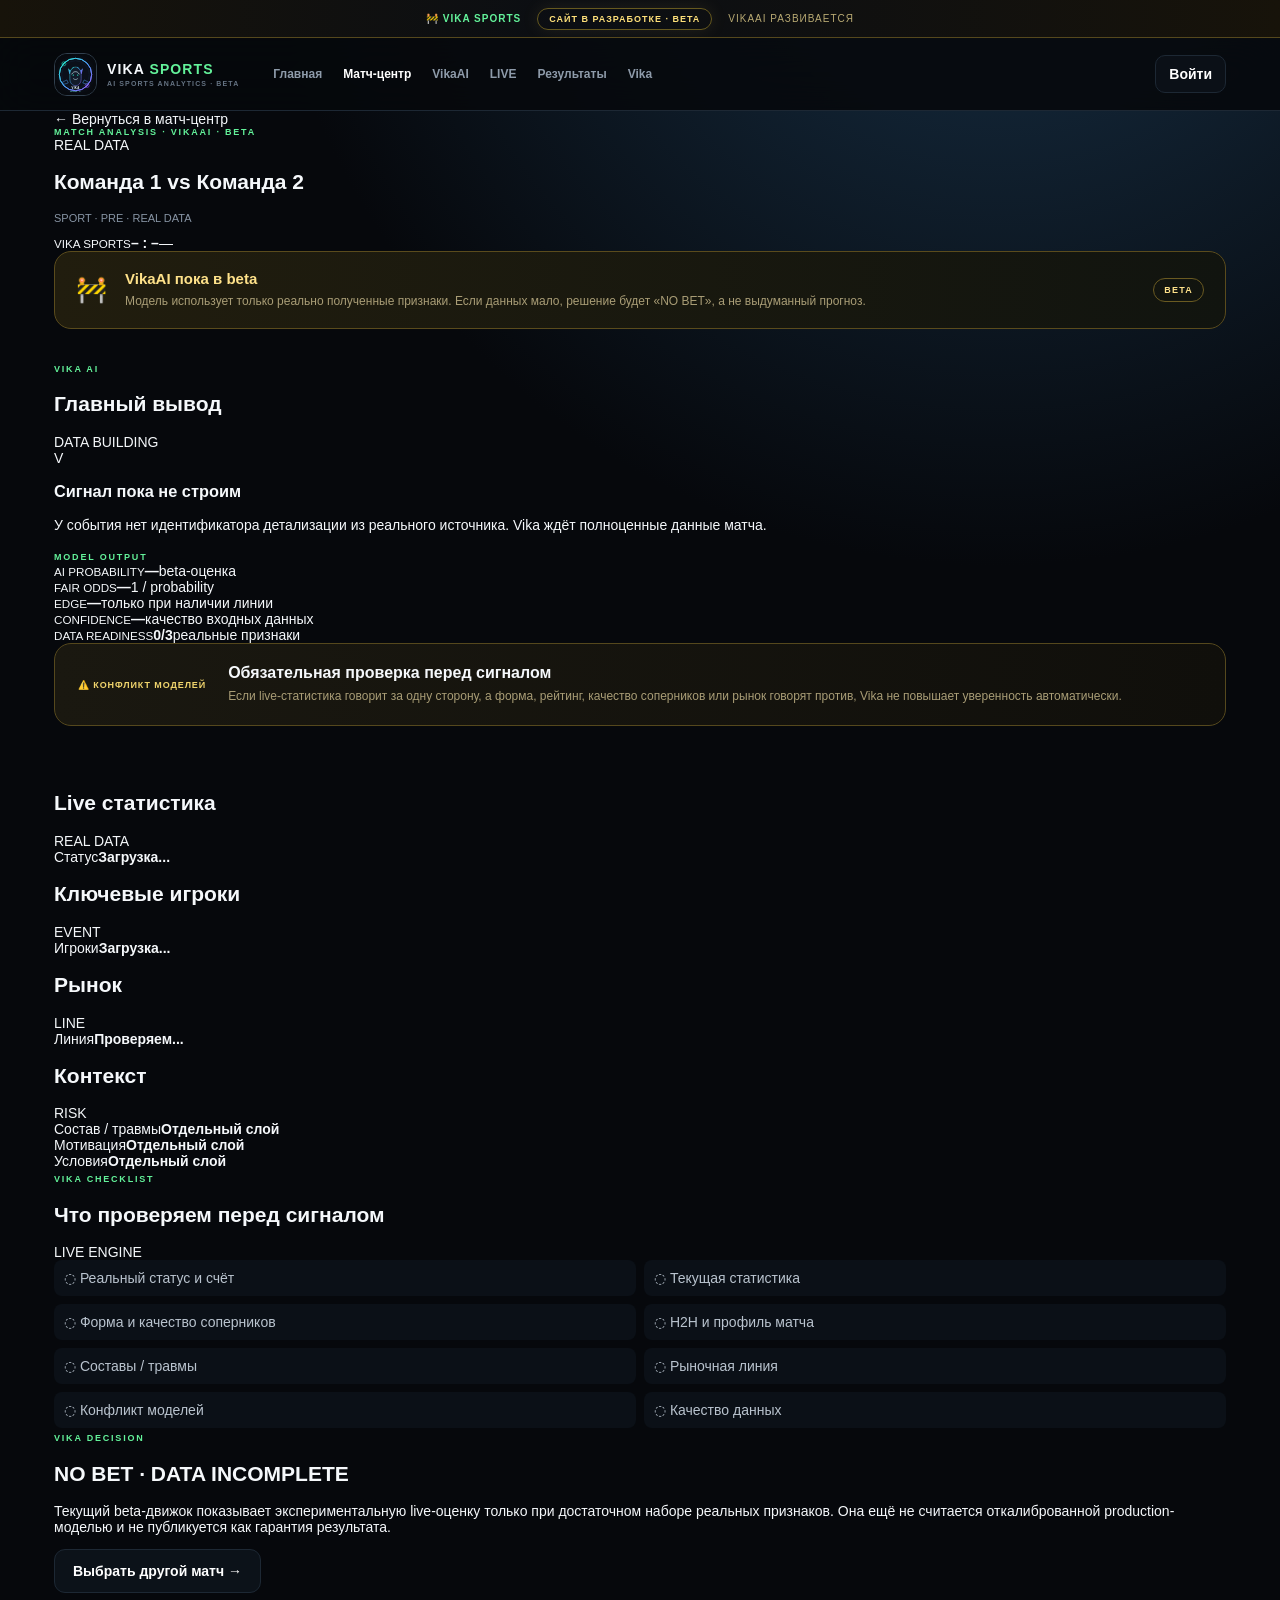
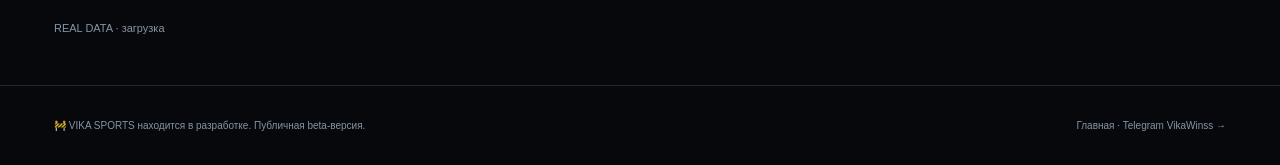
==== commit 0eb69cb2: "Load VikaAI engine before match analysis" ====
--- a/match.html
+++ b/match.html
@@ -1 +1 @@
-<!doctype html><html lang="ru"><head><meta charset="utf-8"><meta name="viewport" content="width=device-width,initial-scale=1"><meta name="theme-color" content="#07090d"><meta name="description" content="VIKA SPORTS, страница анализа матча, beta."><link rel="icon" href="assets/vika-icon.svg"><link rel="stylesheet" href="styles.css"><title>Анализ матча · VIKA SPORTS</title></head><body><div class="devbar"><span>🚧 VIKA SPORTS</span><b>САЙТ В РАЗРАБОТКЕ · BETA</b><span>VikaAI развивается</span></div><header><div class="wrap nav"><a class="brand" href="index.html"><img src="assets/vika-icon.svg" alt="VIKA SPORTS"><span>VIKA <b>SPORTS</b><small>AI SPORTS ANALYTICS · BETA</small></span></a><nav><a href="index.html">Главная</a><a class="active" href="matches.html">Матч-центр</a><a href="vika-ai.html">VikaAI</a><a href="live.html">LIVE</a><a href="results.html">Результаты</a><a href="vika.html">Vika</a></nav><div class="nav-actions"><a class="loginbtn" href="index.html">Войти</a></div></div></header><main class="wrap match-page"><section class="match-hero"><div><a class="backlink" href="matches.html">← Вернуться в матч-центр</a><div class="eyebrow">MATCH ANALYSIS · VIKAAI · BETA</div><div id="matchStatus" class="match-status">REAL DATA</div><h1 id="matchTitle">Загрузка матча...</h1><p id="matchMeta" class="muted">Получаем данные события</p></div><div class="match-score-card"><small id="matchLeague">VIKA SPORTS</small><strong id="matchScore">– : –</strong><span id="matchTime">—</span></div></section><section class="beta-notice"><div class="beta-icon">🚧</div><div><strong>VikaAI пока в beta</strong><p>Модель использует только реально полученные признаки. Если данных мало, решение будет «NO BET», а не выдуманный прогноз.</p></div><span>BETA</span></section><section class="analysis-top"><div class="ai-main card-panel"><div class="panel-head"><div><span class="eyebrow">VIKA AI</span><h2>Главный вывод</h2></div><span id="modelState" class="model-state">DATA BUILDING</span></div><div class="ai-placeholder"><div class="ai-orb">V</div><div><h3 id="aiHeadline">Проверяем данные...</h3><p id="aiText">Vika собирает контекст события и проверяет, достаточно ли независимых признаков для расчёта.</p><small id="modelReason" class="muted"></small></div></div></div><div class="metrics-card card-panel"><span class="eyebrow">MODEL OUTPUT</span><div class="metric"><small>AI PROBABILITY</small><b id="aiProbability">—</b><span>beta-оценка</span></div><div class="metric"><small>FAIR ODDS</small><b id="fairOdds">—</b><span>1 / probability</span></div><div class="metric"><small>EDGE</small><b id="edge">—</b><span>нужна независимая линия</span></div><div class="metric"><small>CONFIDENCE</small><b id="confidence">—</b><span>качество входных данных</span></div><div class="metric"><small>DATA READINESS</small><b id="dataReadiness">—</b><span>реальные признаки</span></div></div></section><section class="conflict match-conflict"><div class="conflict-badge">⚠️ КОНФЛИКТ МОДЕЛЕЙ</div><div><h3>Обязательная проверка перед сигналом</h3><p>Если live-статистика говорит за одну сторону, а форма, рейтинг, качество соперников или рынок говорят против, Vika не повышает уверенность автоматически.</p></div></section><section class="data-grid"><article class="card-panel"><div class="panel-head"><h2>Live статистика</h2><span>REAL DATA</span></div><div id="liveStats"><div class="data-row"><span>Статус</span><b>Загрузка...</b></div></div></article><article class="card-panel"><div class="panel-head"><h2>Ключевые игроки</h2><span>EVENT</span></div><div id="keyPlayers"><div class="data-row"><span>Игроки</span><b>Загрузка...</b></div></div></article><article class="card-panel"><div class="panel-head"><h2>Рынок</h2><span>LINE</span></div><div id="marketData"><div class="data-row"><span>Линия</span><b>Проверяем...</b></div></div></article><article class="card-panel"><div class="panel-head"><h2>Контекст</h2><span>RISK</span></div><div class="data-row"><span>Состав / травмы</span><b>Отдельный слой</b></div><div class="data-row"><span>Мотивация</span><b>Отдельный слой</b></div><div class="data-row"><span>Условия</span><b>Отдельный слой</b></div></article></section><section class="checklist-panel card-panel"><div class="panel-head"><div><span class="eyebrow">VIKA CHECKLIST</span><h2>Что проверяем перед сигналом</h2></div><span>LIVE ENGINE</span></div><div class="checkgrid big-check"><span>◌ Реальный статус и счёт</span><span>◌ Текущая статистика</span><span>◌ Форма и качество соперников</span><span>◌ H2H и профиль матча</span><span>◌ Составы / травмы</span><span>◌ Рыночная линия</span><span>◌ Конфликт моделей</span><span>◌ Качество данных</span></div></section><section class="final-box"><span class="eyebrow">VIKA DECISION</span><h2 id="aiDecision">Проверяем...</h2><p>На первом beta-слое Vika может показать экспериментальную вероятность для live-футбола, когда доступны текущий счёт и несколько независимых статистических признаков. Ставка не публикуется автоматически.</p><a class="ghost" href="matches.html">Выбрать другой матч →</a></section><p id="sourceNote" class="muted" style="padding:18px 0 40px">REAL DATA · загрузка</p></main><footer><div class="wrap"><p>🚧 VIKA SPORTS находится в разработке. Публичная beta-версия.</p><p><a href="index.html">Главная</a> · <a href="https://t.me/VikaWinss" target="_blank" rel="noopener">Telegram VikaWinss →</a></p></div></footer><script src="match.js"></script></body></html>+<!doctype html><html lang="ru"><head><meta charset="utf-8"><meta name="viewport" content="width=device-width,initial-scale=1"><meta name="theme-color" content="#07090d"><meta name="description" content="VIKA SPORTS, страница анализа матча, beta."><link rel="icon" href="assets/vika-icon.svg"><link rel="stylesheet" href="styles.css"><title>Анализ матча · VIKA SPORTS</title></head><body><div class="devbar"><span>🚧 VIKA SPORTS</span><b>САЙТ В РАЗРАБОТКЕ · BETA</b><span>VikaAI развивается</span></div><header><div class="wrap nav"><a class="brand" href="index.html"><img src="assets/vika-icon.svg" alt="VIKA SPORTS"><span>VIKA <b>SPORTS</b><small>AI SPORTS ANALYTICS · BETA</small></span></a><nav><a href="index.html">Главная</a><a class="active" href="matches.html">Матч-центр</a><a href="vika-ai.html">VikaAI</a><a href="live.html">LIVE</a><a href="results.html">Результаты</a><a href="vika.html">Vika</a></nav><div class="nav-actions"><a class="loginbtn" href="index.html">Войти</a></div></div></header><main class="wrap match-page"><section class="match-hero"><div><a class="backlink" href="matches.html">← Вернуться в матч-центр</a><div class="eyebrow">MATCH ANALYSIS · VIKAAI · BETA</div><div id="matchStatus" class="match-status">REAL DATA</div><h1 id="matchTitle">Загрузка матча...</h1><p id="matchMeta" class="muted">Получаем данные события</p></div><div class="match-score-card"><small id="matchLeague">VIKA SPORTS</small><strong id="matchScore">– : –</strong><span id="matchTime">—</span></div></section><section class="beta-notice"><div class="beta-icon">🚧</div><div><strong>VikaAI пока в beta</strong><p>Модель использует только реально полученные признаки. Если данных мало, решение будет «NO BET», а не выдуманный прогноз.</p></div><span>BETA</span></section><section class="analysis-top"><div class="ai-main card-panel"><div class="panel-head"><div><span class="eyebrow">VIKA AI</span><h2>Главный вывод</h2></div><span id="modelState" class="model-state">DATA BUILDING</span></div><div class="ai-placeholder"><div class="ai-orb">V</div><div><h3 id="aiHeadline">Проверяем данные...</h3><p id="aiText">Vika собирает контекст события и проверяет, достаточно ли независимых признаков для расчёта.</p><small id="modelReason" class="muted"></small></div></div></div><div class="metrics-card card-panel"><span class="eyebrow">MODEL OUTPUT</span><div class="metric"><small>AI PROBABILITY</small><b id="aiProbability">—</b><span>beta-оценка</span></div><div class="metric"><small>FAIR ODDS</small><b id="fairOdds">—</b><span>1 / probability</span></div><div class="metric"><small>EDGE</small><b id="edge">—</b><span>только при наличии линии</span></div><div class="metric"><small>CONFIDENCE</small><b id="confidence">—</b><span>качество входных данных</span></div><div class="metric"><small>DATA READINESS</small><b id="dataReadiness">—</b><span>реальные признаки</span></div></div></section><section class="conflict match-conflict"><div class="conflict-badge">⚠️ КОНФЛИКТ МОДЕЛЕЙ</div><div><h3>Обязательная проверка перед сигналом</h3><p>Если live-статистика говорит за одну сторону, а форма, рейтинг, качество соперников или рынок говорят против, Vika не повышает уверенность автоматически.</p></div></section><section class="data-grid"><article class="card-panel"><div class="panel-head"><h2>Live статистика</h2><span>REAL DATA</span></div><div id="liveStats"><div class="data-row"><span>Статус</span><b>Загрузка...</b></div></div></article><article class="card-panel"><div class="panel-head"><h2>Ключевые игроки</h2><span>EVENT</span></div><div id="keyPlayers"><div class="data-row"><span>Игроки</span><b>Загрузка...</b></div></div></article><article class="card-panel"><div class="panel-head"><h2>Рынок</h2><span>LINE</span></div><div id="marketData"><div class="data-row"><span>Линия</span><b>Проверяем...</b></div></div></article><article class="card-panel"><div class="panel-head"><h2>Контекст</h2><span>RISK</span></div><div class="data-row"><span>Состав / травмы</span><b>Отдельный слой</b></div><div class="data-row"><span>Мотивация</span><b>Отдельный слой</b></div><div class="data-row"><span>Условия</span><b>Отдельный слой</b></div></article></section><section class="checklist-panel card-panel"><div class="panel-head"><div><span class="eyebrow">VIKA CHECKLIST</span><h2>Что проверяем перед сигналом</h2></div><span>LIVE ENGINE</span></div><div class="checkgrid big-check"><span>◌ Реальный статус и счёт</span><span>◌ Текущая статистика</span><span>◌ Форма и качество соперников</span><span>◌ H2H и профиль матча</span><span>◌ Составы / травмы</span><span>◌ Рыночная линия</span><span>◌ Конфликт моделей</span><span>◌ Качество данных</span></div></section><section class="final-box"><span class="eyebrow">VIKA DECISION</span><h2 id="aiDecision">Проверяем...</h2><p>Текущий beta-движок показывает экспериментальную live-оценку только при достаточном наборе реальных признаков. Она ещё не считается откалиброванной production-моделью и не публикуется как гарантия результата.</p><a class="ghost" href="matches.html">Выбрать другой матч →</a></section><p id="sourceNote" class="muted" style="padding:18px 0 40px">REAL DATA · загрузка</p></main><footer><div class="wrap"><p>🚧 VIKA SPORTS находится в разработке. Публичная beta-версия.</p><p><a href="index.html">Главная</a> · <a href="https://t.me/VikaWinss" target="_blank" rel="noopener">Telegram VikaWinss →</a></p></div></footer><script src="ai-engine.js"></script><script src="match.js"></script></body></html>
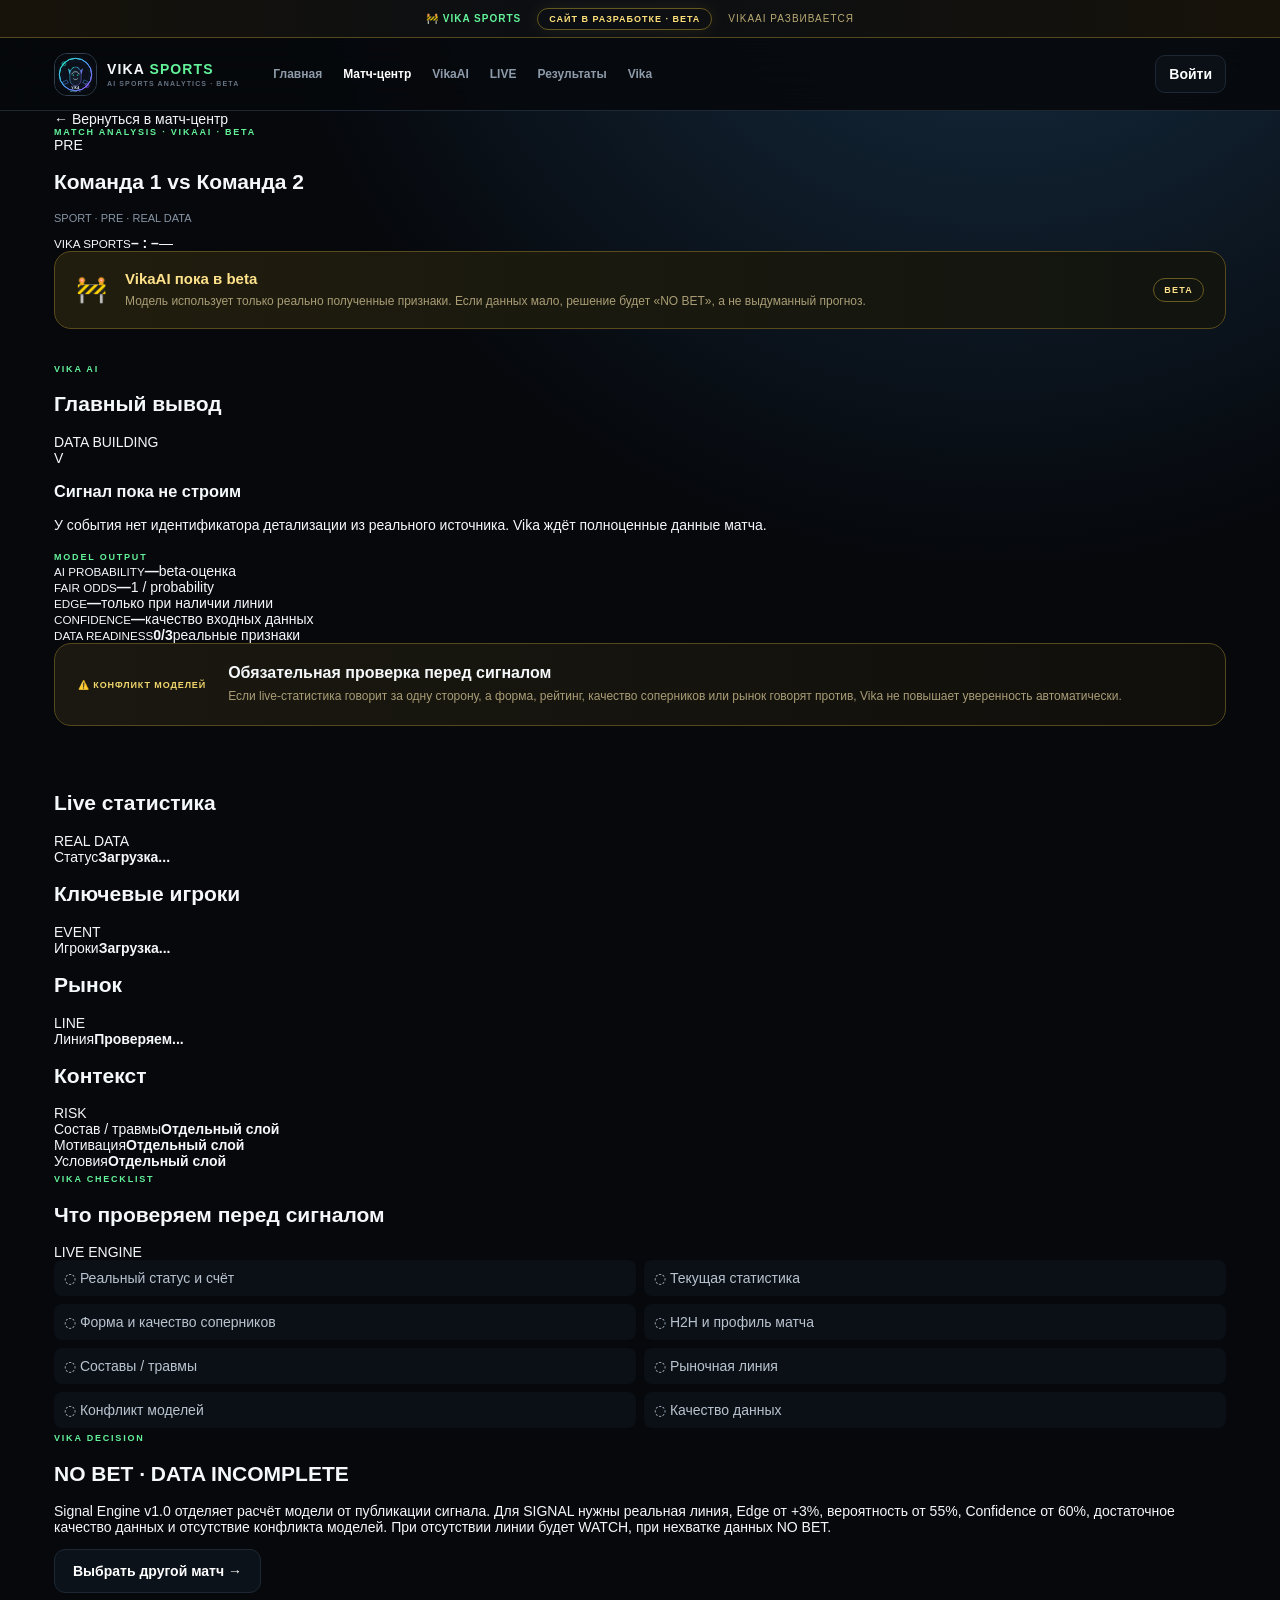
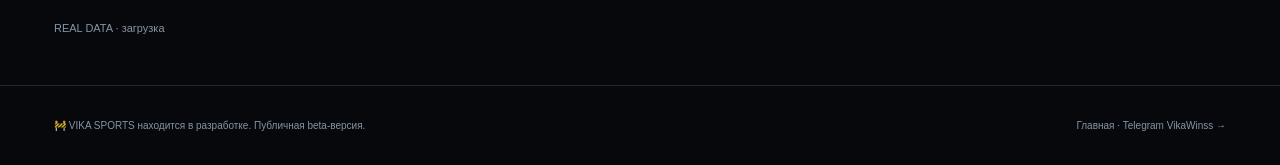
==== commit 27c72e81: "Connect Signal Engine and prediction ledger to match page" ====
--- a/match.html
+++ b/match.html
@@ -1 +1 @@
-<!doctype html><html lang="ru"><head><meta charset="utf-8"><meta name="viewport" content="width=device-width,initial-scale=1"><meta name="theme-color" content="#07090d"><meta name="description" content="VIKA SPORTS, страница анализа матча, beta."><link rel="icon" href="assets/vika-icon.svg"><link rel="stylesheet" href="styles.css"><title>Анализ матча · VIKA SPORTS</title></head><body><div class="devbar"><span>🚧 VIKA SPORTS</span><b>САЙТ В РАЗРАБОТКЕ · BETA</b><span>VikaAI развивается</span></div><header><div class="wrap nav"><a class="brand" href="index.html"><img src="assets/vika-icon.svg" alt="VIKA SPORTS"><span>VIKA <b>SPORTS</b><small>AI SPORTS ANALYTICS · BETA</small></span></a><nav><a href="index.html">Главная</a><a class="active" href="matches.html">Матч-центр</a><a href="vika-ai.html">VikaAI</a><a href="live.html">LIVE</a><a href="results.html">Результаты</a><a href="vika.html">Vika</a></nav><div class="nav-actions"><a class="loginbtn" href="index.html">Войти</a></div></div></header><main class="wrap match-page"><section class="match-hero"><div><a class="backlink" href="matches.html">← Вернуться в матч-центр</a><div class="eyebrow">MATCH ANALYSIS · VIKAAI · BETA</div><div id="matchStatus" class="match-status">REAL DATA</div><h1 id="matchTitle">Загрузка матча...</h1><p id="matchMeta" class="muted">Получаем данные события</p></div><div class="match-score-card"><small id="matchLeague">VIKA SPORTS</small><strong id="matchScore">– : –</strong><span id="matchTime">—</span></div></section><section class="beta-notice"><div class="beta-icon">🚧</div><div><strong>VikaAI пока в beta</strong><p>Модель использует только реально полученные признаки. Если данных мало, решение будет «NO BET», а не выдуманный прогноз.</p></div><span>BETA</span></section><section class="analysis-top"><div class="ai-main card-panel"><div class="panel-head"><div><span class="eyebrow">VIKA AI</span><h2>Главный вывод</h2></div><span id="modelState" class="model-state">DATA BUILDING</span></div><div class="ai-placeholder"><div class="ai-orb">V</div><div><h3 id="aiHeadline">Проверяем данные...</h3><p id="aiText">Vika собирает контекст события и проверяет, достаточно ли независимых признаков для расчёта.</p><small id="modelReason" class="muted"></small></div></div></div><div class="metrics-card card-panel"><span class="eyebrow">MODEL OUTPUT</span><div class="metric"><small>AI PROBABILITY</small><b id="aiProbability">—</b><span>beta-оценка</span></div><div class="metric"><small>FAIR ODDS</small><b id="fairOdds">—</b><span>1 / probability</span></div><div class="metric"><small>EDGE</small><b id="edge">—</b><span>только при наличии линии</span></div><div class="metric"><small>CONFIDENCE</small><b id="confidence">—</b><span>качество входных данных</span></div><div class="metric"><small>DATA READINESS</small><b id="dataReadiness">—</b><span>реальные признаки</span></div></div></section><section class="conflict match-conflict"><div class="conflict-badge">⚠️ КОНФЛИКТ МОДЕЛЕЙ</div><div><h3>Обязательная проверка перед сигналом</h3><p>Если live-статистика говорит за одну сторону, а форма, рейтинг, качество соперников или рынок говорят против, Vika не повышает уверенность автоматически.</p></div></section><section class="data-grid"><article class="card-panel"><div class="panel-head"><h2>Live статистика</h2><span>REAL DATA</span></div><div id="liveStats"><div class="data-row"><span>Статус</span><b>Загрузка...</b></div></div></article><article class="card-panel"><div class="panel-head"><h2>Ключевые игроки</h2><span>EVENT</span></div><div id="keyPlayers"><div class="data-row"><span>Игроки</span><b>Загрузка...</b></div></div></article><article class="card-panel"><div class="panel-head"><h2>Рынок</h2><span>LINE</span></div><div id="marketData"><div class="data-row"><span>Линия</span><b>Проверяем...</b></div></div></article><article class="card-panel"><div class="panel-head"><h2>Контекст</h2><span>RISK</span></div><div class="data-row"><span>Состав / травмы</span><b>Отдельный слой</b></div><div class="data-row"><span>Мотивация</span><b>Отдельный слой</b></div><div class="data-row"><span>Условия</span><b>Отдельный слой</b></div></article></section><section class="checklist-panel card-panel"><div class="panel-head"><div><span class="eyebrow">VIKA CHECKLIST</span><h2>Что проверяем перед сигналом</h2></div><span>LIVE ENGINE</span></div><div class="checkgrid big-check"><span>◌ Реальный статус и счёт</span><span>◌ Текущая статистика</span><span>◌ Форма и качество соперников</span><span>◌ H2H и профиль матча</span><span>◌ Составы / травмы</span><span>◌ Рыночная линия</span><span>◌ Конфликт моделей</span><span>◌ Качество данных</span></div></section><section class="final-box"><span class="eyebrow">VIKA DECISION</span><h2 id="aiDecision">Проверяем...</h2><p>Текущий beta-движок показывает экспериментальную live-оценку только при достаточном наборе реальных признаков. Она ещё не считается откалиброванной production-моделью и не публикуется как гарантия результата.</p><a class="ghost" href="matches.html">Выбрать другой матч →</a></section><p id="sourceNote" class="muted" style="padding:18px 0 40px">REAL DATA · загрузка</p></main><footer><div class="wrap"><p>🚧 VIKA SPORTS находится в разработке. Публичная beta-версия.</p><p><a href="index.html">Главная</a> · <a href="https://t.me/VikaWinss" target="_blank" rel="noopener">Telegram VikaWinss →</a></p></div></footer><script src="ai-engine.js"></script><script src="match.js"></script></body></html>+<!doctype html><html lang="ru"><head><meta charset="utf-8"><meta name="viewport" content="width=device-width,initial-scale=1"><meta name="theme-color" content="#07090d"><meta name="description" content="VIKA SPORTS, страница анализа матча, beta."><link rel="icon" href="assets/vika-icon.svg"><link rel="stylesheet" href="styles.css"><title>Анализ матча · VIKA SPORTS</title></head><body><div class="devbar"><span>🚧 VIKA SPORTS</span><b>САЙТ В РАЗРАБОТКЕ · BETA</b><span>VikaAI развивается</span></div><header><div class="wrap nav"><a class="brand" href="index.html"><img src="assets/vika-icon.svg" alt="VIKA SPORTS"><span>VIKA <b>SPORTS</b><small>AI SPORTS ANALYTICS · BETA</small></span></a><nav><a href="index.html">Главная</a><a class="active" href="matches.html">Матч-центр</a><a href="vika-ai.html">VikaAI</a><a href="live.html">LIVE</a><a href="results.html">Результаты</a><a href="vika.html">Vika</a></nav><div class="nav-actions"><a class="loginbtn" href="index.html">Войти</a></div></div></header><main class="wrap match-page"><section class="match-hero"><div><a class="backlink" href="matches.html">← Вернуться в матч-центр</a><div class="eyebrow">MATCH ANALYSIS · VIKAAI · BETA</div><div id="matchStatus" class="match-status">REAL DATA</div><h1 id="matchTitle">Загрузка матча...</h1><p id="matchMeta" class="muted">Получаем данные события</p></div><div class="match-score-card"><small id="matchLeague">VIKA SPORTS</small><strong id="matchScore">– : –</strong><span id="matchTime">—</span></div></section><section class="beta-notice"><div class="beta-icon">🚧</div><div><strong>VikaAI пока в beta</strong><p>Модель использует только реально полученные признаки. Если данных мало, решение будет «NO BET», а не выдуманный прогноз.</p></div><span>BETA</span></section><section class="analysis-top"><div class="ai-main card-panel"><div class="panel-head"><div><span class="eyebrow">VIKA AI</span><h2>Главный вывод</h2></div><span id="modelState" class="model-state">DATA BUILDING</span></div><div class="ai-placeholder"><div class="ai-orb">V</div><div><h3 id="aiHeadline">Проверяем данные...</h3><p id="aiText">Vika собирает контекст события и проверяет, достаточно ли независимых признаков для расчёта.</p><small id="modelReason" class="muted"></small></div></div></div><div class="metrics-card card-panel"><span class="eyebrow">MODEL OUTPUT</span><div class="metric"><small>AI PROBABILITY</small><b id="aiProbability">—</b><span>beta-оценка</span></div><div class="metric"><small>FAIR ODDS</small><b id="fairOdds">—</b><span>1 / probability</span></div><div class="metric"><small>EDGE</small><b id="edge">—</b><span>только при наличии линии</span></div><div class="metric"><small>CONFIDENCE</small><b id="confidence">—</b><span>качество входных данных</span></div><div class="metric"><small>DATA READINESS</small><b id="dataReadiness">—</b><span>реальные признаки</span></div></div></section><section class="conflict match-conflict"><div class="conflict-badge">⚠️ КОНФЛИКТ МОДЕЛЕЙ</div><div><h3>Обязательная проверка перед сигналом</h3><p>Если live-статистика говорит за одну сторону, а форма, рейтинг, качество соперников или рынок говорят против, Vika не повышает уверенность автоматически.</p></div></section><section class="data-grid"><article class="card-panel"><div class="panel-head"><h2>Live статистика</h2><span>REAL DATA</span></div><div id="liveStats"><div class="data-row"><span>Статус</span><b>Загрузка...</b></div></div></article><article class="card-panel"><div class="panel-head"><h2>Ключевые игроки</h2><span>EVENT</span></div><div id="keyPlayers"><div class="data-row"><span>Игроки</span><b>Загрузка...</b></div></div></article><article class="card-panel"><div class="panel-head"><h2>Рынок</h2><span>LINE</span></div><div id="marketData"><div class="data-row"><span>Линия</span><b>Проверяем...</b></div></div></article><article class="card-panel"><div class="panel-head"><h2>Контекст</h2><span>RISK</span></div><div class="data-row"><span>Состав / травмы</span><b>Отдельный слой</b></div><div class="data-row"><span>Мотивация</span><b>Отдельный слой</b></div><div class="data-row"><span>Условия</span><b>Отдельный слой</b></div></article></section><section class="checklist-panel card-panel"><div class="panel-head"><div><span class="eyebrow">VIKA CHECKLIST</span><h2>Что проверяем перед сигналом</h2></div><span>LIVE ENGINE</span></div><div class="checkgrid big-check"><span>◌ Реальный статус и счёт</span><span>◌ Текущая статистика</span><span>◌ Форма и качество соперников</span><span>◌ H2H и профиль матча</span><span>◌ Составы / травмы</span><span>◌ Рыночная линия</span><span>◌ Конфликт моделей</span><span>◌ Качество данных</span></div></section><section class="final-box"><span class="eyebrow">VIKA DECISION</span><h2 id="aiDecision">Проверяем...</h2><p>Signal Engine v1.0 отделяет расчёт модели от публикации сигнала. Для SIGNAL нужны реальная линия, Edge от +3%, вероятность от 55%, Confidence от 60%, достаточное качество данных и отсутствие конфликта моделей. При отсутствии линии будет WATCH, при нехватке данных NO BET.</p><a class="ghost" href="matches.html">Выбрать другой матч →</a></section><p id="sourceNote" class="muted" style="padding:18px 0 40px">REAL DATA · загрузка</p></main><footer><div class="wrap"><p>🚧 VIKA SPORTS находится в разработке. Публичная beta-версия.</p><p><a href="index.html">Главная</a> · <a href="https://t.me/VikaWinss" target="_blank" rel="noopener">Telegram VikaWinss →</a></p></div></footer><script src="ai-engine.js"></script><script src="signal-engine.js"></script><script src="backtest.js"></script><script src="match.js"></script></body></html>
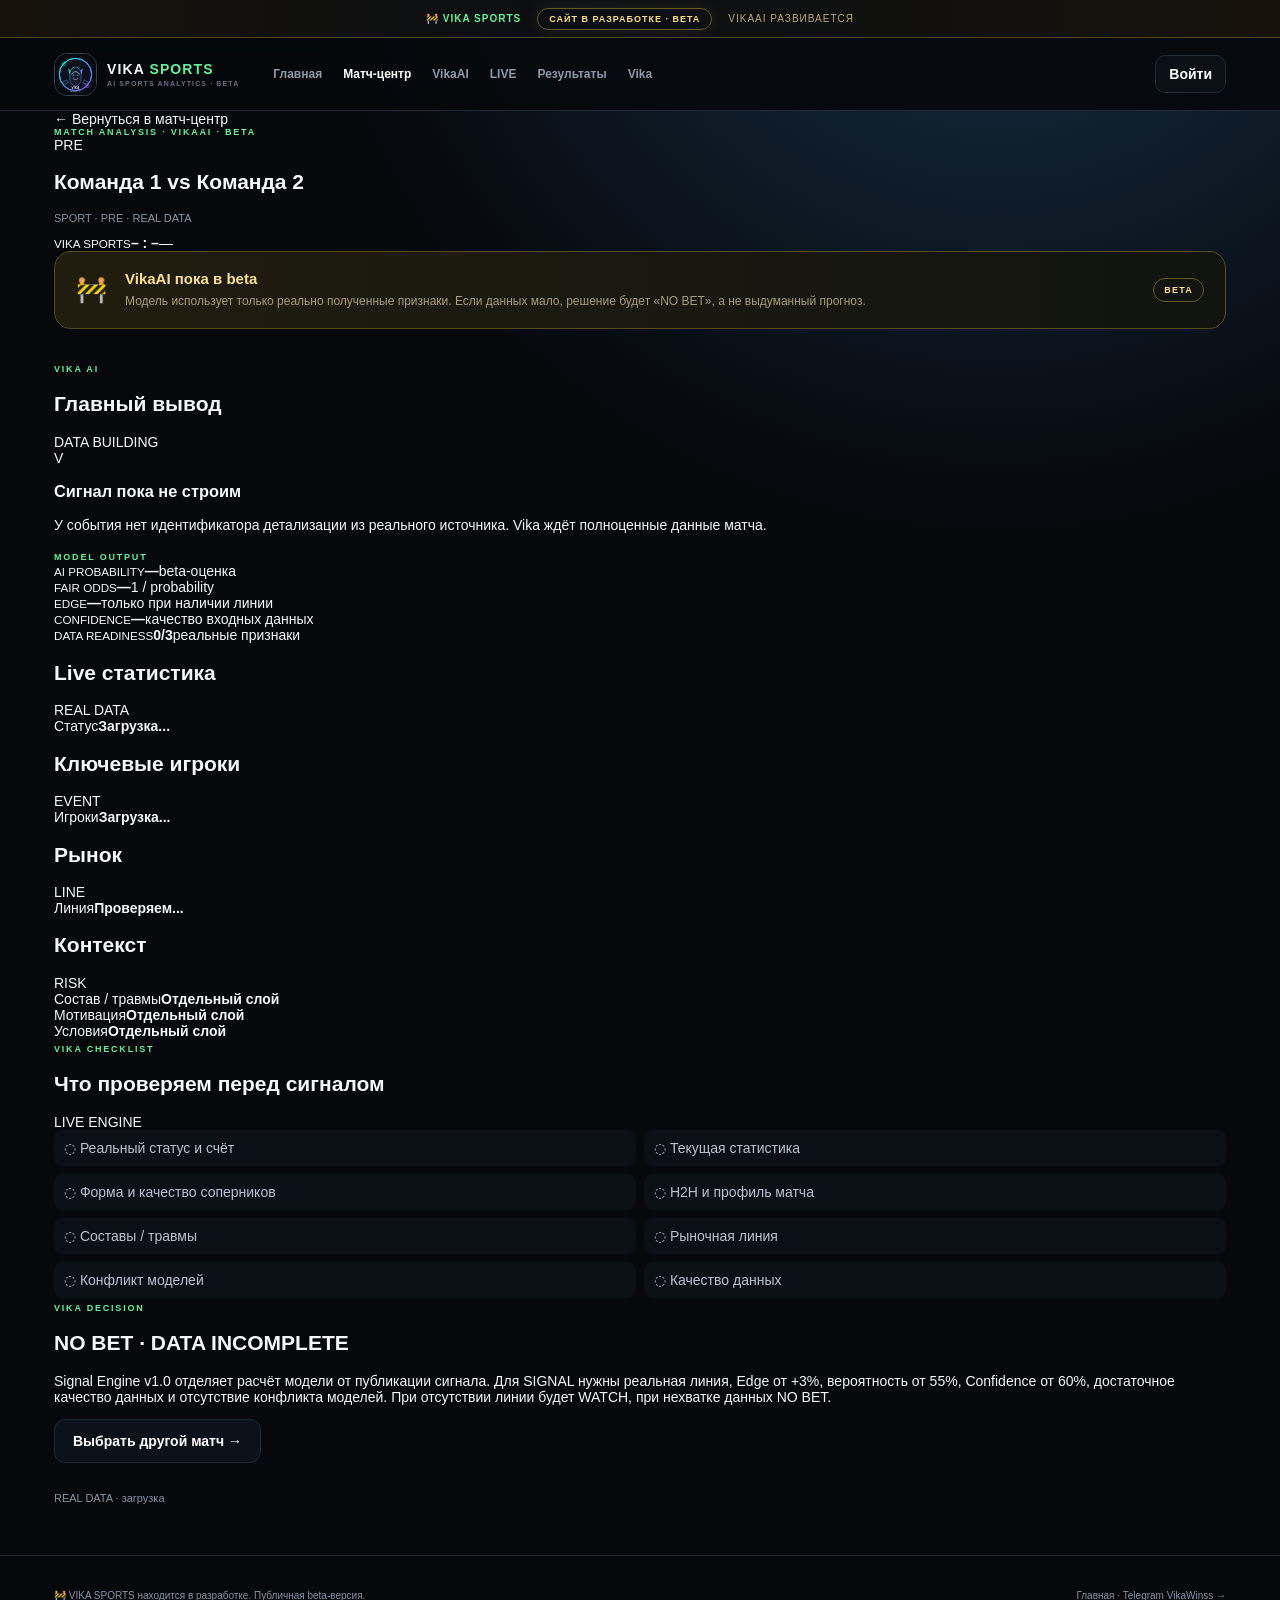
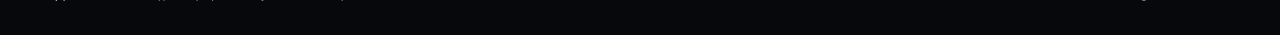
==== commit d2a1c6a9: "Make match conflict warning conditional" ====
--- a/match.html
+++ b/match.html
@@ -1 +1 @@
-<!doctype html><html lang="ru"><head><meta charset="utf-8"><meta name="viewport" content="width=device-width,initial-scale=1"><meta name="theme-color" content="#07090d"><meta name="description" content="VIKA SPORTS, страница анализа матча, beta."><link rel="icon" href="assets/vika-icon.svg"><link rel="stylesheet" href="styles.css"><title>Анализ матча · VIKA SPORTS</title></head><body><div class="devbar"><span>🚧 VIKA SPORTS</span><b>САЙТ В РАЗРАБОТКЕ · BETA</b><span>VikaAI развивается</span></div><header><div class="wrap nav"><a class="brand" href="index.html"><img src="assets/vika-icon.svg" alt="VIKA SPORTS"><span>VIKA <b>SPORTS</b><small>AI SPORTS ANALYTICS · BETA</small></span></a><nav><a href="index.html">Главная</a><a class="active" href="matches.html">Матч-центр</a><a href="vika-ai.html">VikaAI</a><a href="live.html">LIVE</a><a href="results.html">Результаты</a><a href="vika.html">Vika</a></nav><div class="nav-actions"><a class="loginbtn" href="index.html">Войти</a></div></div></header><main class="wrap match-page"><section class="match-hero"><div><a class="backlink" href="matches.html">← Вернуться в матч-центр</a><div class="eyebrow">MATCH ANALYSIS · VIKAAI · BETA</div><div id="matchStatus" class="match-status">REAL DATA</div><h1 id="matchTitle">Загрузка матча...</h1><p id="matchMeta" class="muted">Получаем данные события</p></div><div class="match-score-card"><small id="matchLeague">VIKA SPORTS</small><strong id="matchScore">– : –</strong><span id="matchTime">—</span></div></section><section class="beta-notice"><div class="beta-icon">🚧</div><div><strong>VikaAI пока в beta</strong><p>Модель использует только реально полученные признаки. Если данных мало, решение будет «NO BET», а не выдуманный прогноз.</p></div><span>BETA</span></section><section class="analysis-top"><div class="ai-main card-panel"><div class="panel-head"><div><span class="eyebrow">VIKA AI</span><h2>Главный вывод</h2></div><span id="modelState" class="model-state">DATA BUILDING</span></div><div class="ai-placeholder"><div class="ai-orb">V</div><div><h3 id="aiHeadline">Проверяем данные...</h3><p id="aiText">Vika собирает контекст события и проверяет, достаточно ли независимых признаков для расчёта.</p><small id="modelReason" class="muted"></small></div></div></div><div class="metrics-card card-panel"><span class="eyebrow">MODEL OUTPUT</span><div class="metric"><small>AI PROBABILITY</small><b id="aiProbability">—</b><span>beta-оценка</span></div><div class="metric"><small>FAIR ODDS</small><b id="fairOdds">—</b><span>1 / probability</span></div><div class="metric"><small>EDGE</small><b id="edge">—</b><span>только при наличии линии</span></div><div class="metric"><small>CONFIDENCE</small><b id="confidence">—</b><span>качество входных данных</span></div><div class="metric"><small>DATA READINESS</small><b id="dataReadiness">—</b><span>реальные признаки</span></div></div></section><section class="conflict match-conflict"><div class="conflict-badge">⚠️ КОНФЛИКТ МОДЕЛЕЙ</div><div><h3>Обязательная проверка перед сигналом</h3><p>Если live-статистика говорит за одну сторону, а форма, рейтинг, качество соперников или рынок говорят против, Vika не повышает уверенность автоматически.</p></div></section><section class="data-grid"><article class="card-panel"><div class="panel-head"><h2>Live статистика</h2><span>REAL DATA</span></div><div id="liveStats"><div class="data-row"><span>Статус</span><b>Загрузка...</b></div></div></article><article class="card-panel"><div class="panel-head"><h2>Ключевые игроки</h2><span>EVENT</span></div><div id="keyPlayers"><div class="data-row"><span>Игроки</span><b>Загрузка...</b></div></div></article><article class="card-panel"><div class="panel-head"><h2>Рынок</h2><span>LINE</span></div><div id="marketData"><div class="data-row"><span>Линия</span><b>Проверяем...</b></div></div></article><article class="card-panel"><div class="panel-head"><h2>Контекст</h2><span>RISK</span></div><div class="data-row"><span>Состав / травмы</span><b>Отдельный слой</b></div><div class="data-row"><span>Мотивация</span><b>Отдельный слой</b></div><div class="data-row"><span>Условия</span><b>Отдельный слой</b></div></article></section><section class="checklist-panel card-panel"><div class="panel-head"><div><span class="eyebrow">VIKA CHECKLIST</span><h2>Что проверяем перед сигналом</h2></div><span>LIVE ENGINE</span></div><div class="checkgrid big-check"><span>◌ Реальный статус и счёт</span><span>◌ Текущая статистика</span><span>◌ Форма и качество соперников</span><span>◌ H2H и профиль матча</span><span>◌ Составы / травмы</span><span>◌ Рыночная линия</span><span>◌ Конфликт моделей</span><span>◌ Качество данных</span></div></section><section class="final-box"><span class="eyebrow">VIKA DECISION</span><h2 id="aiDecision">Проверяем...</h2><p>Signal Engine v1.0 отделяет расчёт модели от публикации сигнала. Для SIGNAL нужны реальная линия, Edge от +3%, вероятность от 55%, Confidence от 60%, достаточное качество данных и отсутствие конфликта моделей. При отсутствии линии будет WATCH, при нехватке данных NO BET.</p><a class="ghost" href="matches.html">Выбрать другой матч →</a></section><p id="sourceNote" class="muted" style="padding:18px 0 40px">REAL DATA · загрузка</p></main><footer><div class="wrap"><p>🚧 VIKA SPORTS находится в разработке. Публичная beta-версия.</p><p><a href="index.html">Главная</a> · <a href="https://t.me/VikaWinss" target="_blank" rel="noopener">Telegram VikaWinss →</a></p></div></footer><script src="ai-engine.js"></script><script src="signal-engine.js"></script><script src="backtest.js"></script><script src="match.js"></script></body></html>+<!doctype html><html lang="ru"><head><meta charset="utf-8"><meta name="viewport" content="width=device-width,initial-scale=1"><meta name="theme-color" content="#07090d"><meta name="description" content="VIKA SPORTS, страница анализа матча, beta."><link rel="icon" href="assets/vika-icon.svg"><link rel="stylesheet" href="styles.css"><title>Анализ матча · VIKA SPORTS</title></head><body><div class="devbar"><span>🚧 VIKA SPORTS</span><b>САЙТ В РАЗРАБОТКЕ · BETA</b><span>VikaAI развивается</span></div><header><div class="wrap nav"><a class="brand" href="index.html"><img src="assets/vika-icon.svg" alt="VIKA SPORTS"><span>VIKA <b>SPORTS</b><small>AI SPORTS ANALYTICS · BETA</small></span></a><nav><a href="index.html">Главная</a><a class="active" href="matches.html">Матч-центр</a><a href="vika-ai.html">VikaAI</a><a href="live.html">LIVE</a><a href="results.html">Результаты</a><a href="vika.html">Vika</a></nav><div class="nav-actions"><a class="loginbtn" href="index.html">Войти</a></div></div></header><main class="wrap match-page"><section class="match-hero"><div><a class="backlink" href="matches.html">← Вернуться в матч-центр</a><div class="eyebrow">MATCH ANALYSIS · VIKAAI · BETA</div><div id="matchStatus" class="match-status">REAL DATA</div><h1 id="matchTitle">Загрузка матча...</h1><p id="matchMeta" class="muted">Получаем данные события</p></div><div class="match-score-card"><small id="matchLeague">VIKA SPORTS</small><strong id="matchScore">– : –</strong><span id="matchTime">—</span></div></section><section class="beta-notice"><div class="beta-icon">🚧</div><div><strong>VikaAI пока в beta</strong><p>Модель использует только реально полученные признаки. Если данных мало, решение будет «NO BET», а не выдуманный прогноз.</p></div><span>BETA</span></section><section class="analysis-top"><div class="ai-main card-panel"><div class="panel-head"><div><span class="eyebrow">VIKA AI</span><h2>Главный вывод</h2></div><span id="modelState" class="model-state">DATA BUILDING</span></div><div class="ai-placeholder"><div class="ai-orb">V</div><div><h3 id="aiHeadline">Проверяем данные...</h3><p id="aiText">Vika собирает контекст события и проверяет, достаточно ли независимых признаков для расчёта.</p><small id="modelReason" class="muted"></small></div></div></div><div class="metrics-card card-panel"><span class="eyebrow">MODEL OUTPUT</span><div class="metric"><small>AI PROBABILITY</small><b id="aiProbability">—</b><span>beta-оценка</span></div><div class="metric"><small>FAIR ODDS</small><b id="fairOdds">—</b><span>1 / probability</span></div><div class="metric"><small>EDGE</small><b id="edge">—</b><span>только при наличии линии</span></div><div class="metric"><small>CONFIDENCE</small><b id="confidence">—</b><span>качество входных данных</span></div><div class="metric"><small>DATA READINESS</small><b id="dataReadiness">—</b><span>реальные признаки</span></div></div></section><section class="conflict match-conflict" style="display:none"><div class="conflict-badge">⚠️ КОНФЛИКТ МОДЕЛЕЙ / НЕ ВХОДИТЬ СРАЗУ</div><div><h3>Обязательная проверка перед сигналом</h3><p>Live-статистика и предматчевый профиль расходятся. Vika снижает доверие и не пропускает сигнал автоматически.</p></div></section><section class="data-grid"><article class="card-panel"><div class="panel-head"><h2>Live статистика</h2><span>REAL DATA</span></div><div id="liveStats"><div class="data-row"><span>Статус</span><b>Загрузка...</b></div></div></article><article class="card-panel"><div class="panel-head"><h2>Ключевые игроки</h2><span>EVENT</span></div><div id="keyPlayers"><div class="data-row"><span>Игроки</span><b>Загрузка...</b></div></div></article><article class="card-panel"><div class="panel-head"><h2>Рынок</h2><span>LINE</span></div><div id="marketData"><div class="data-row"><span>Линия</span><b>Проверяем...</b></div></div></article><article class="card-panel"><div class="panel-head"><h2>Контекст</h2><span>RISK</span></div><div class="data-row"><span>Состав / травмы</span><b>Отдельный слой</b></div><div class="data-row"><span>Мотивация</span><b>Отдельный слой</b></div><div class="data-row"><span>Условия</span><b>Отдельный слой</b></div></article></section><section class="checklist-panel card-panel"><div class="panel-head"><div><span class="eyebrow">VIKA CHECKLIST</span><h2>Что проверяем перед сигналом</h2></div><span>LIVE ENGINE</span></div><div class="checkgrid big-check"><span>◌ Реальный статус и счёт</span><span>◌ Текущая статистика</span><span>◌ Форма и качество соперников</span><span>◌ H2H и профиль матча</span><span>◌ Составы / травмы</span><span>◌ Рыночная линия</span><span>◌ Конфликт моделей</span><span>◌ Качество данных</span></div></section><section class="final-box"><span class="eyebrow">VIKA DECISION</span><h2 id="aiDecision">Проверяем...</h2><p>Signal Engine v1.0 отделяет расчёт модели от публикации сигнала. Для SIGNAL нужны реальная линия, Edge от +3%, вероятность от 55%, Confidence от 60%, достаточное качество данных и отсутствие конфликта моделей. При отсутствии линии будет WATCH, при нехватке данных NO BET.</p><a class="ghost" href="matches.html">Выбрать другой матч →</a></section><p id="sourceNote" class="muted" style="padding:18px 0 40px">REAL DATA · загрузка</p></main><footer><div class="wrap"><p>🚧 VIKA SPORTS находится в разработке. Публичная beta-версия.</p><p><a href="index.html">Главная</a> · <a href="https://t.me/VikaWinss" target="_blank" rel="noopener">Telegram VikaWinss →</a></p></div></footer><script src="ai-engine.js"></script><script src="signal-engine.js"></script><script src="backtest.js"></script><script src="match.js"></script></body></html>
